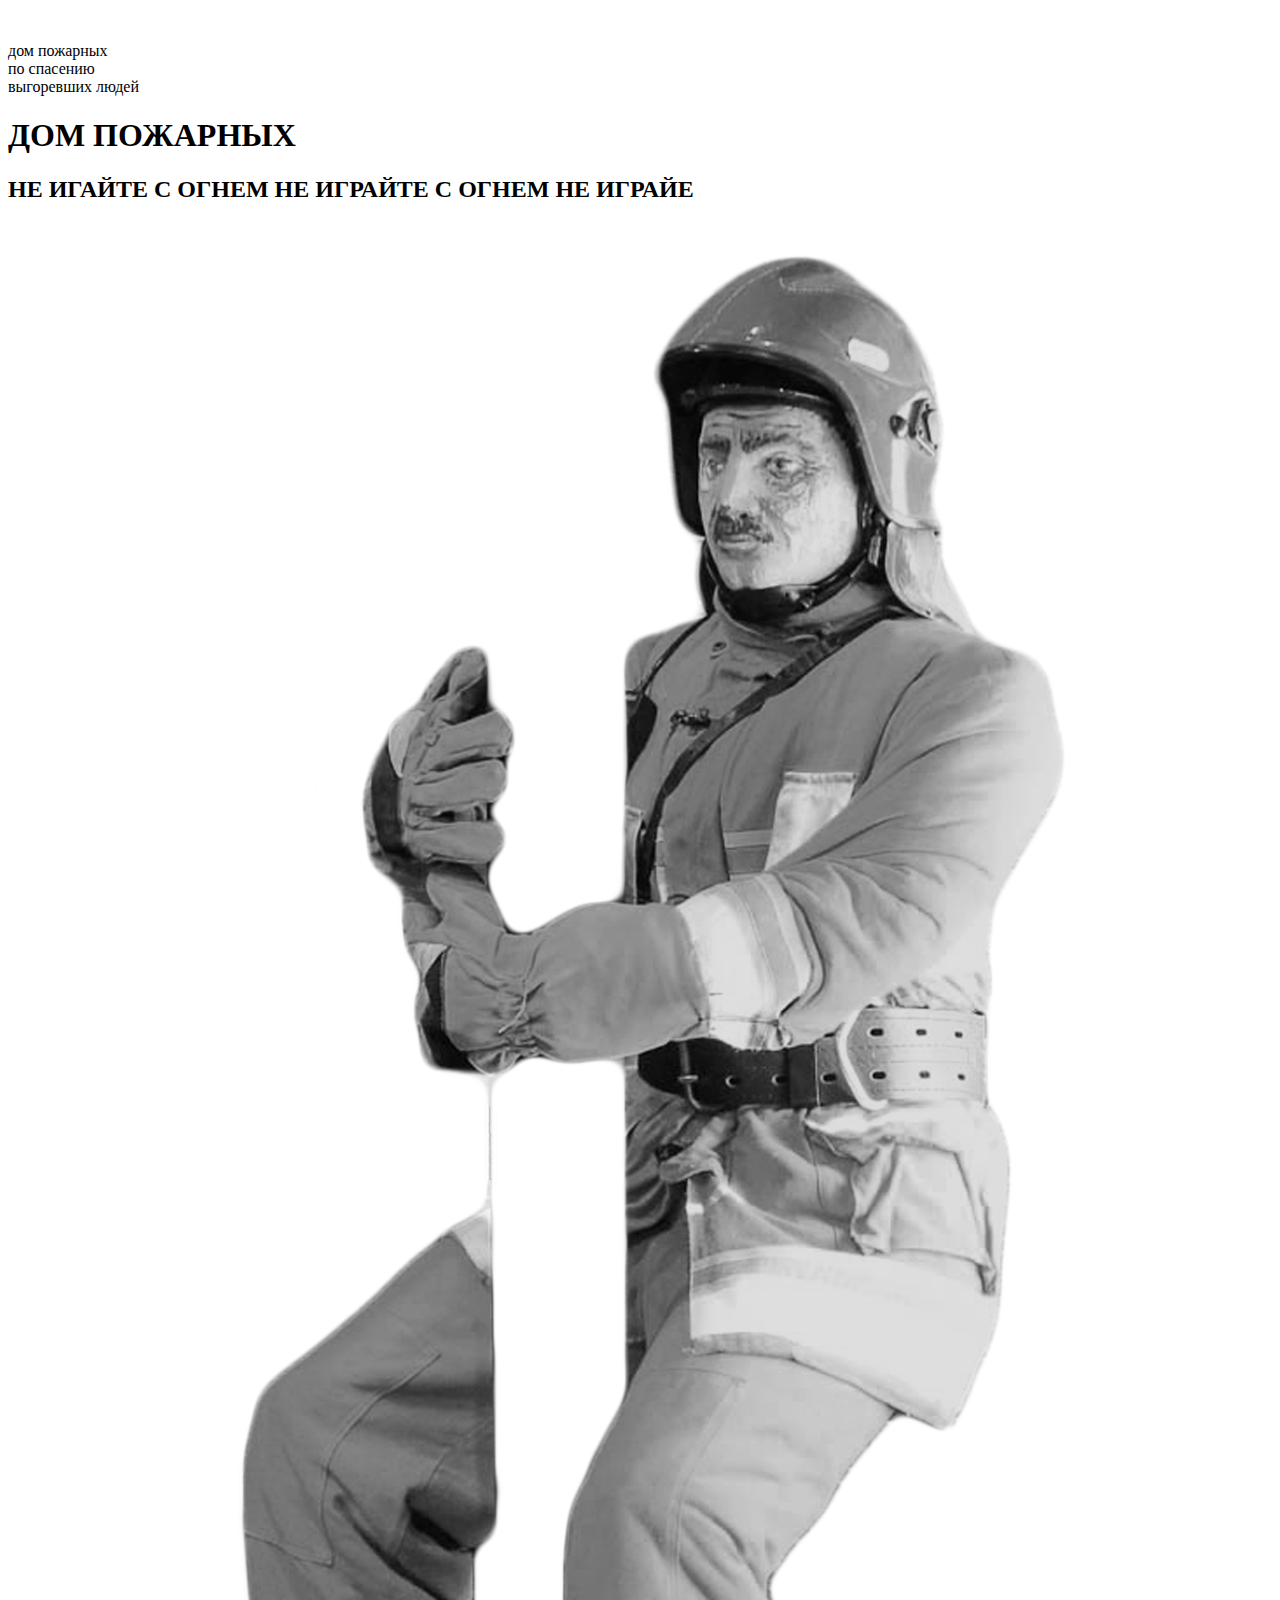
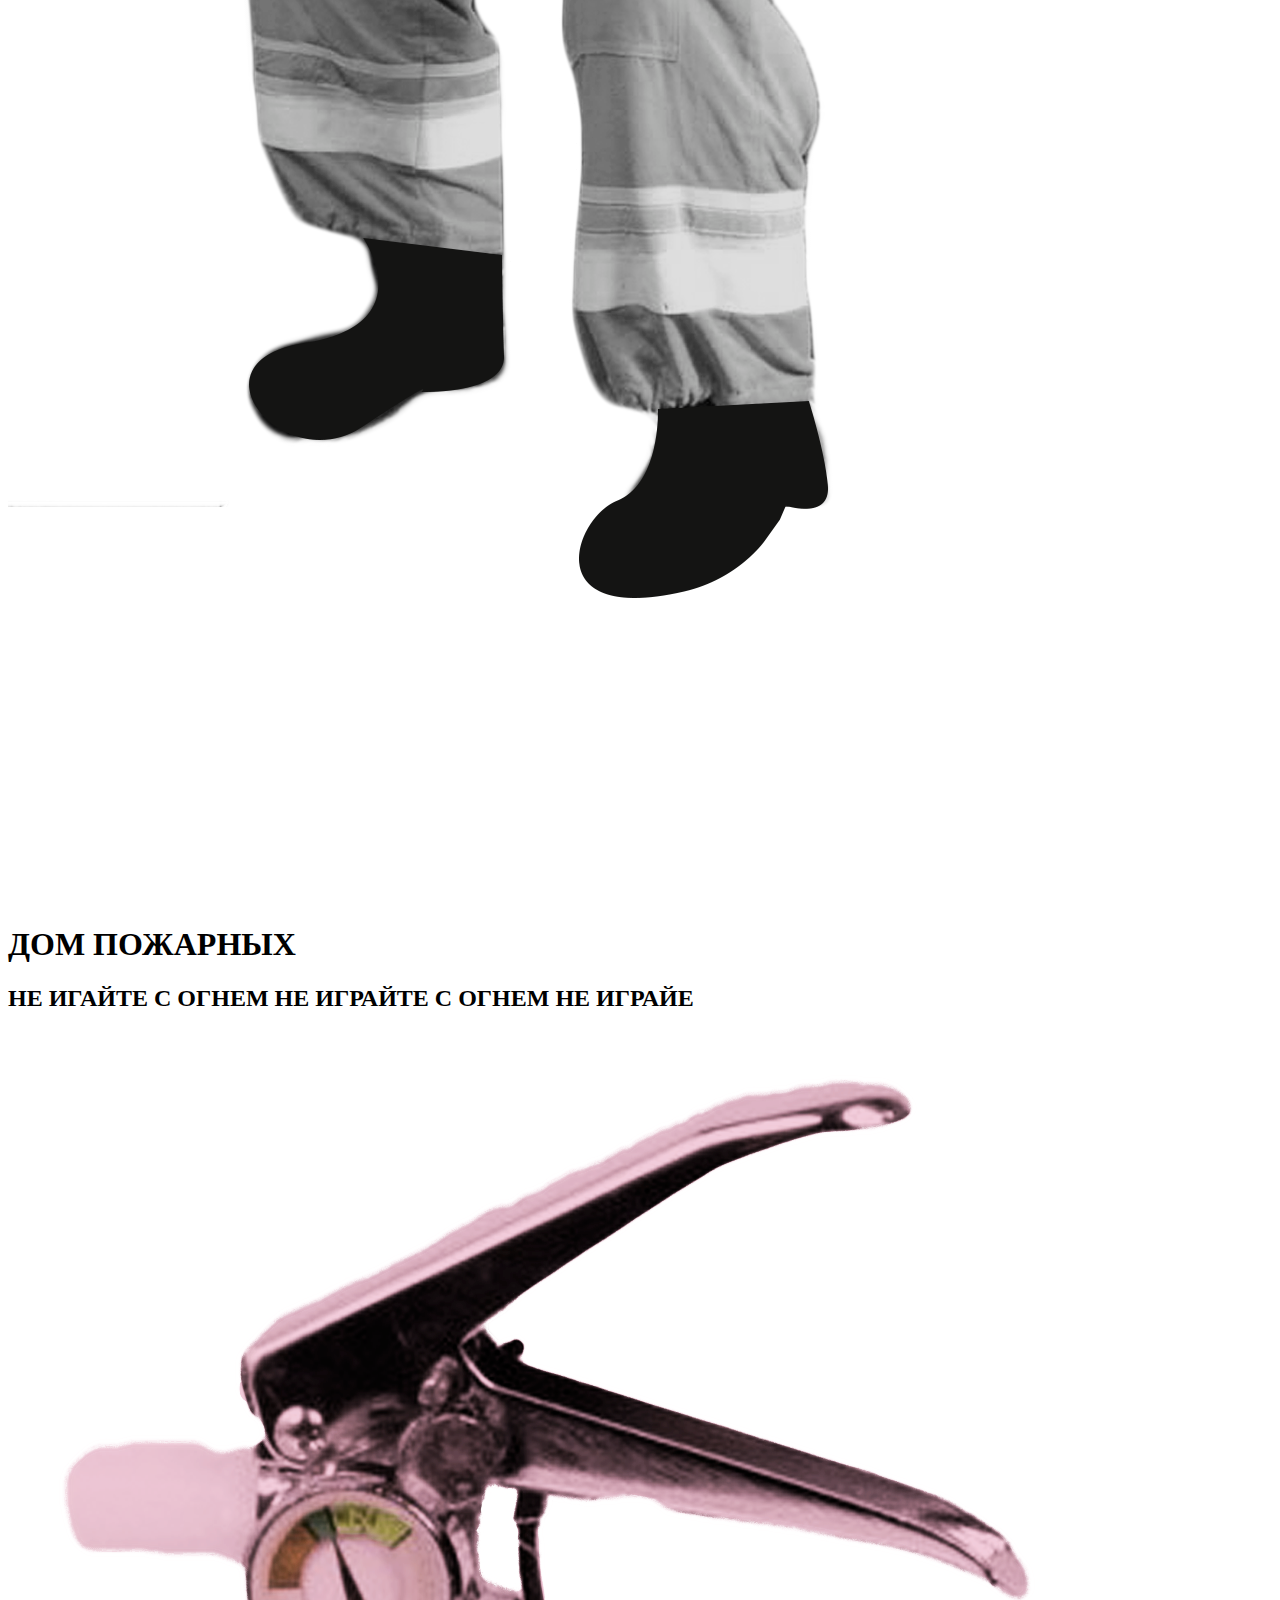
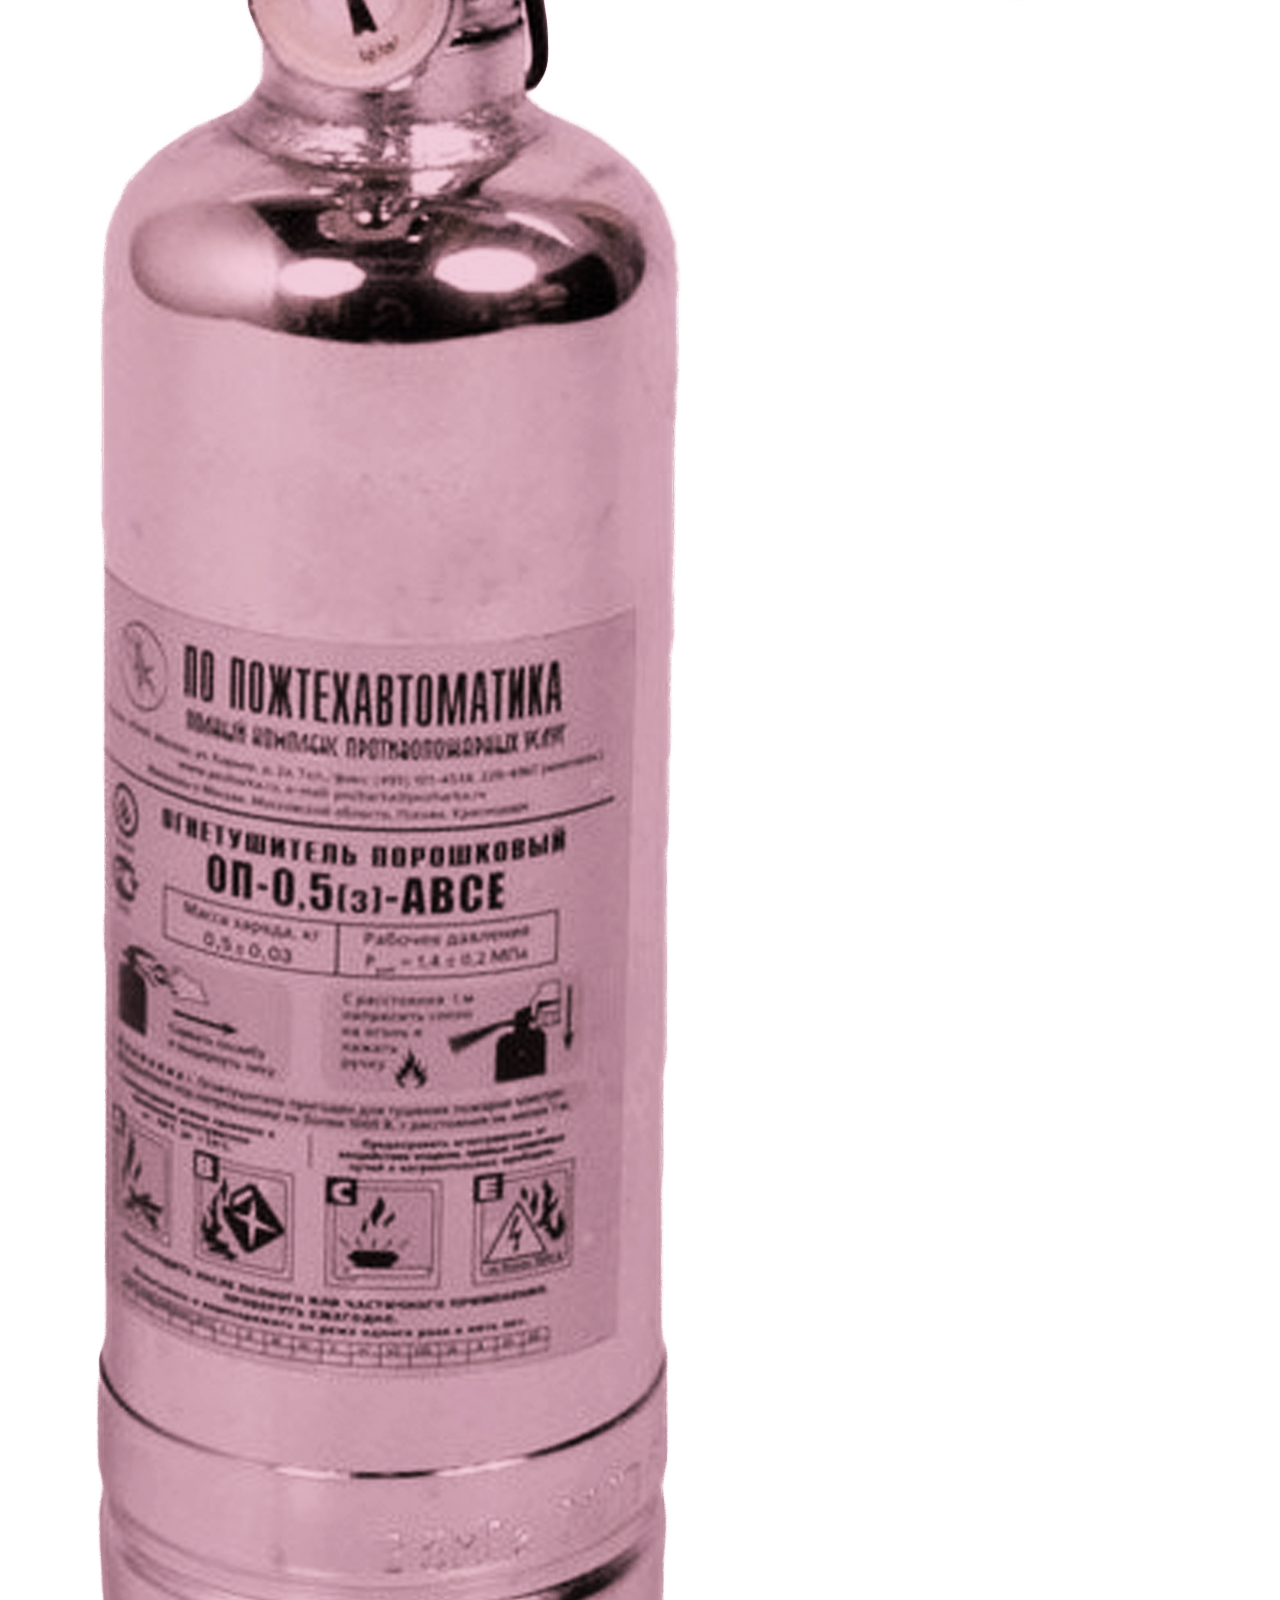
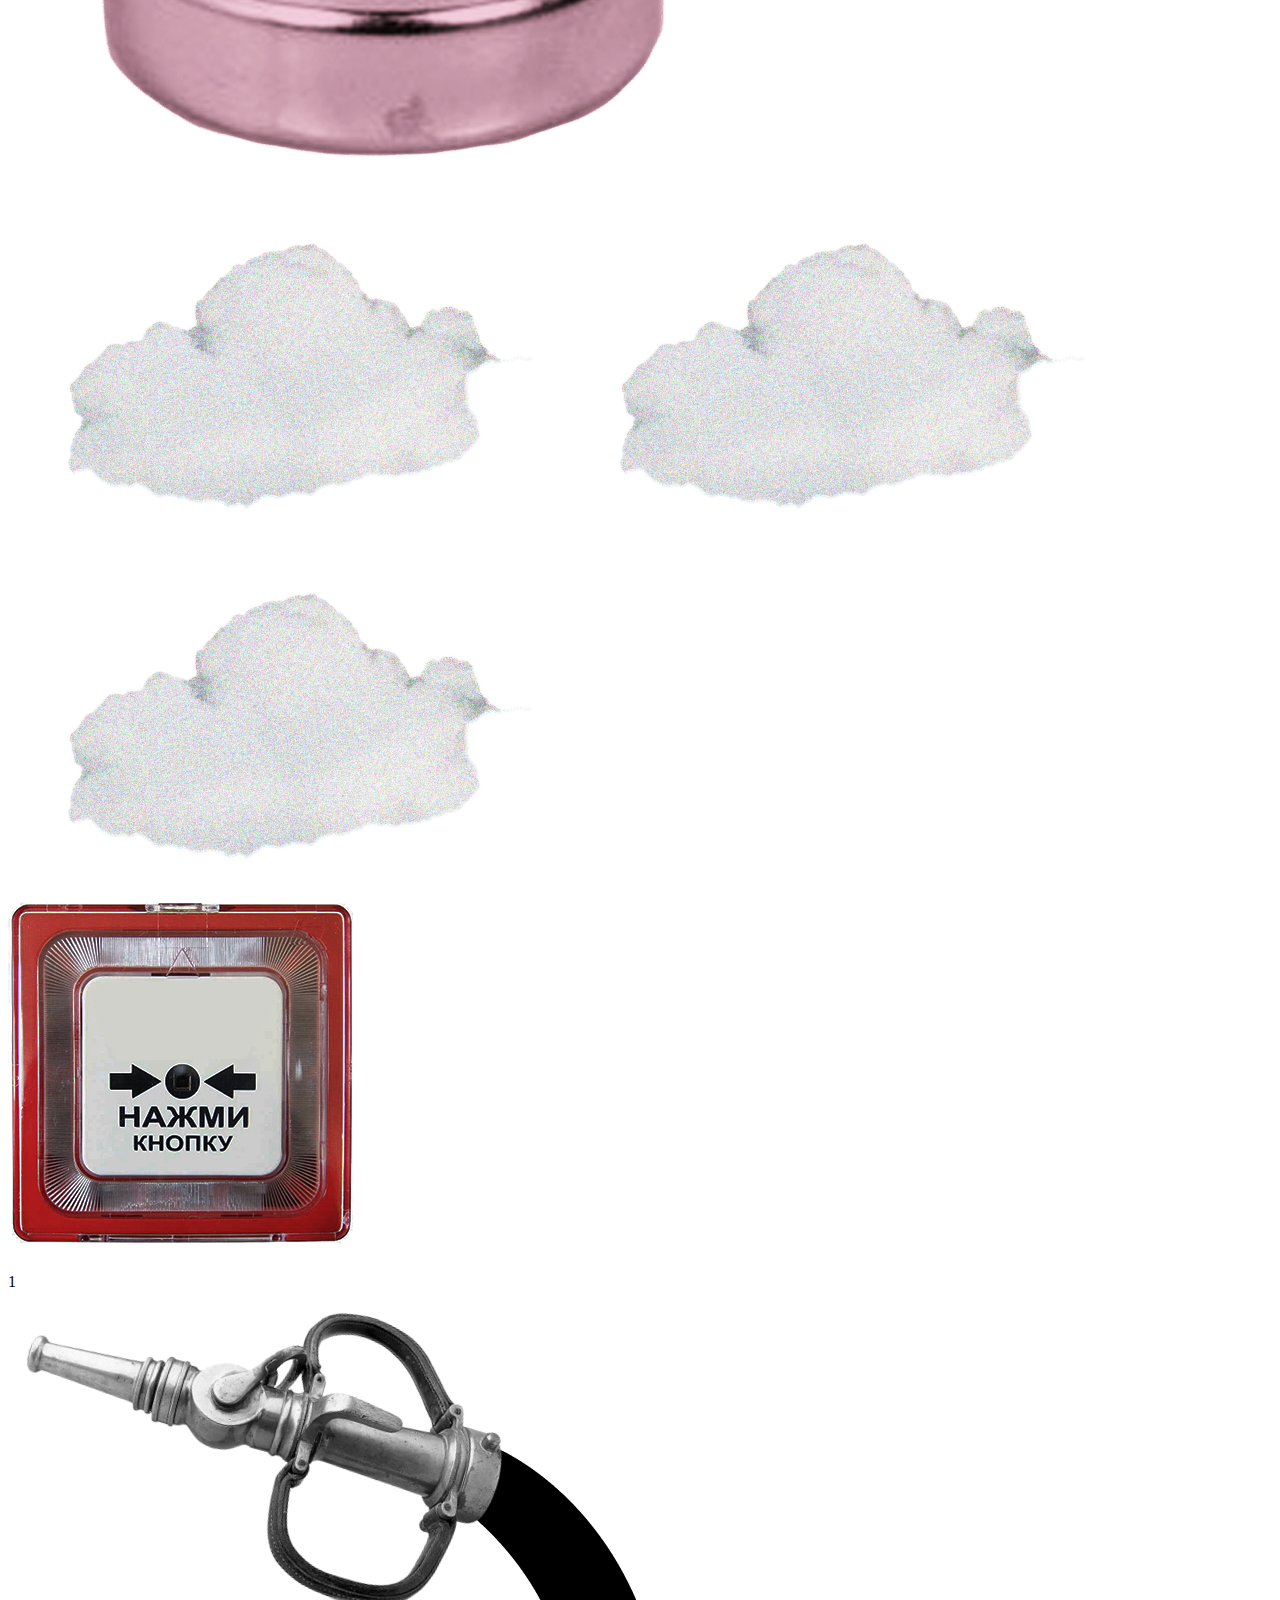
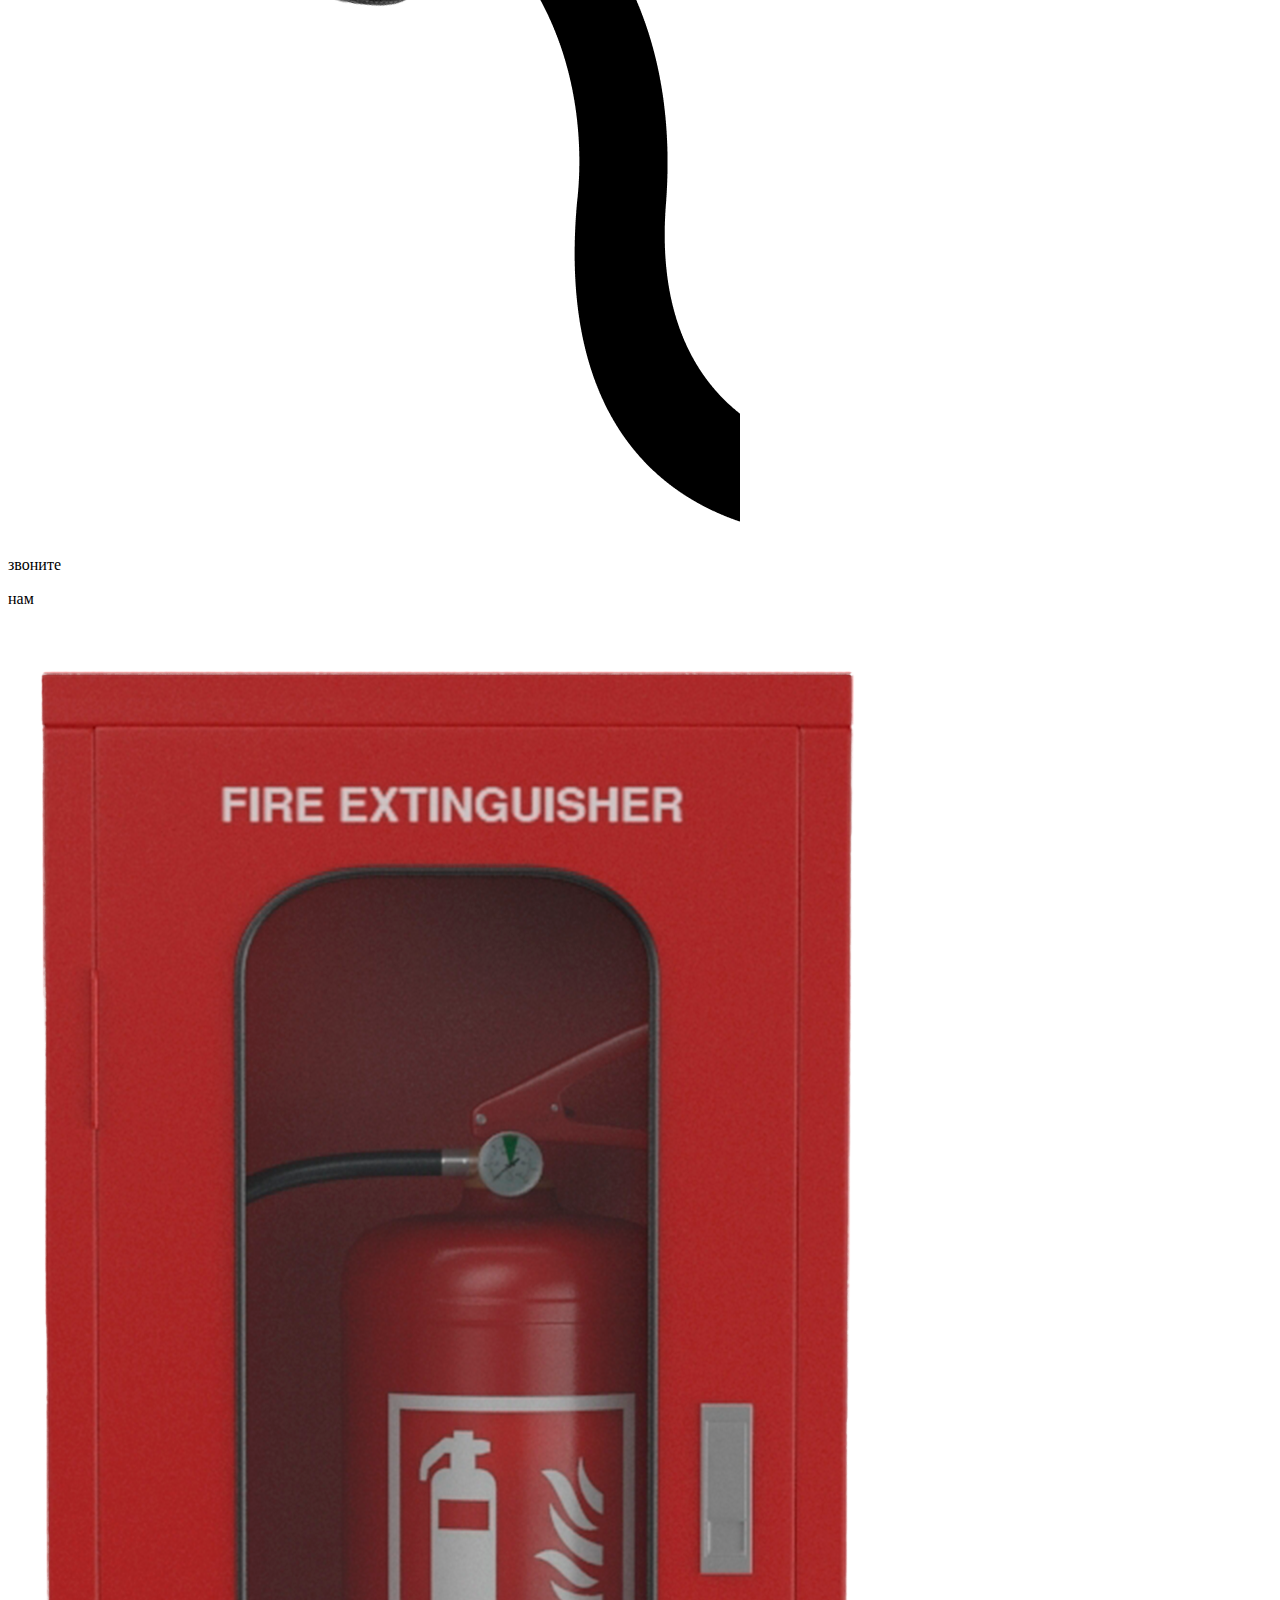
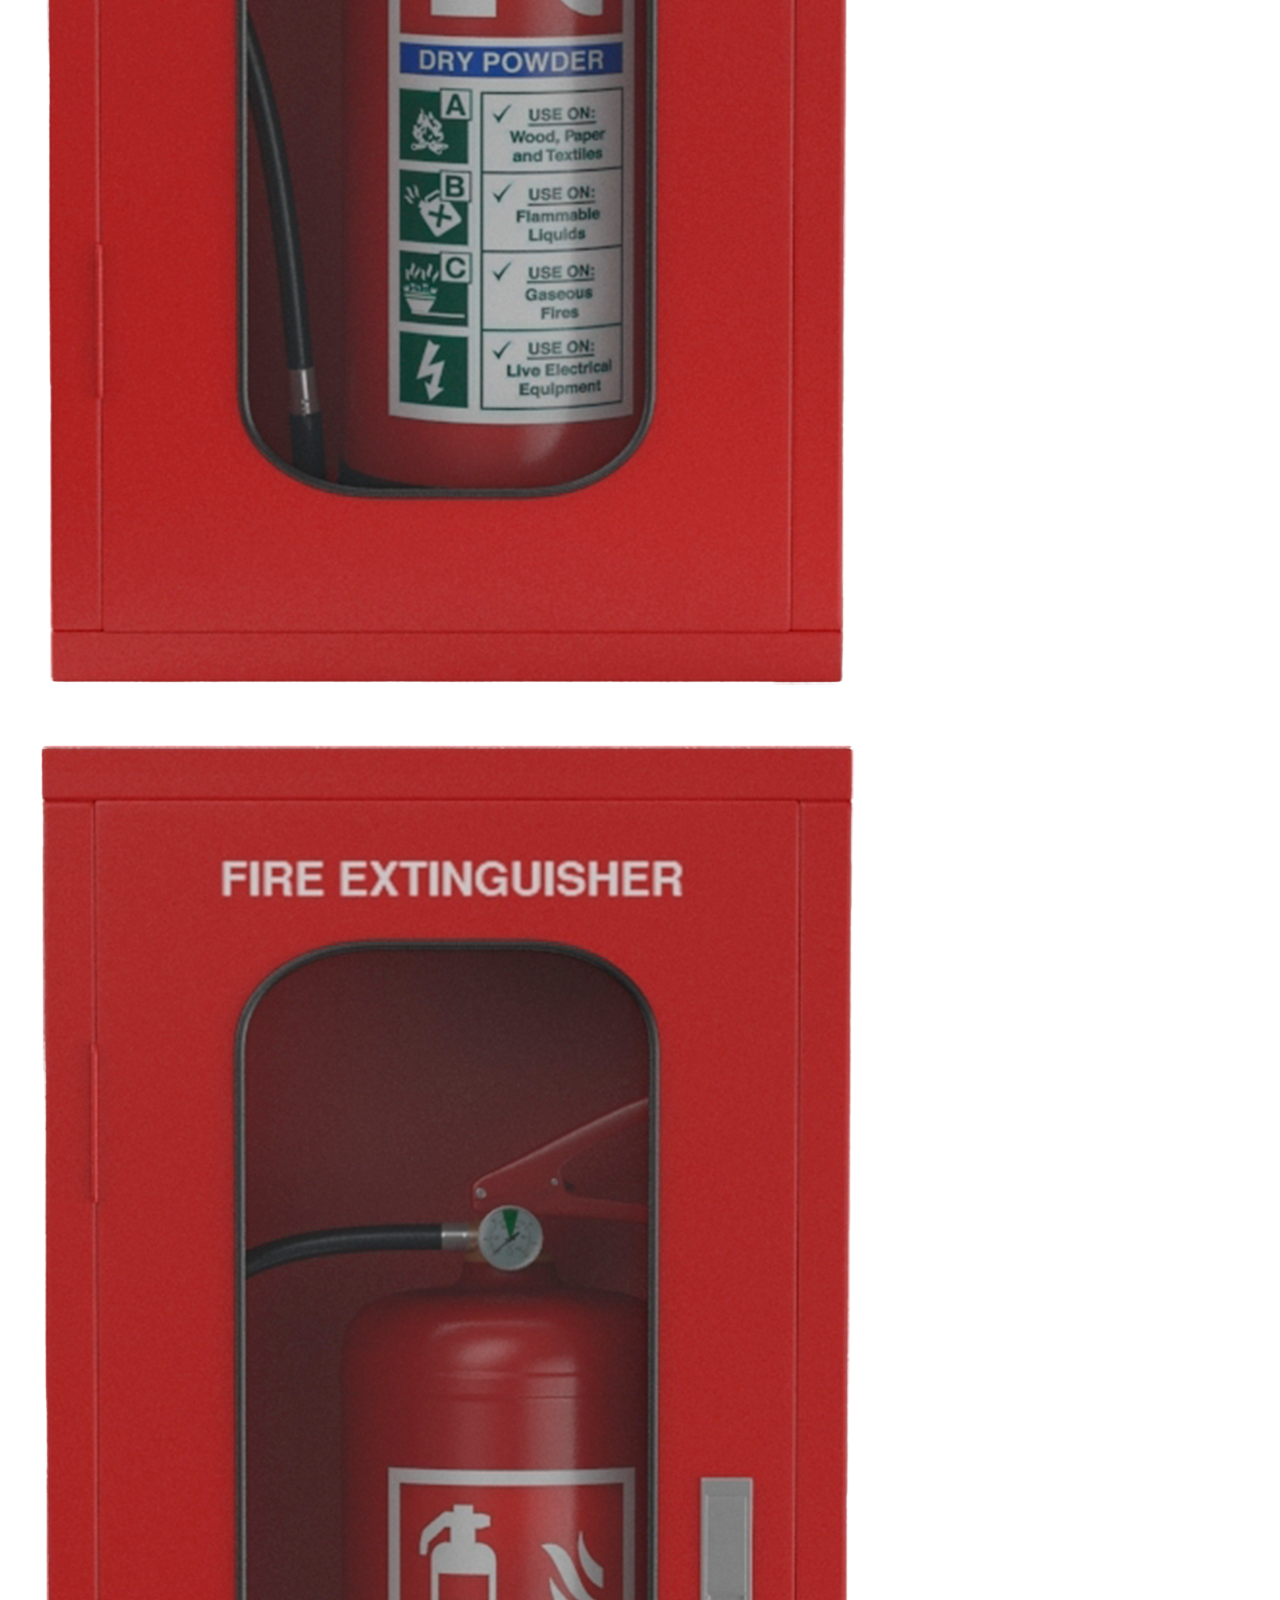
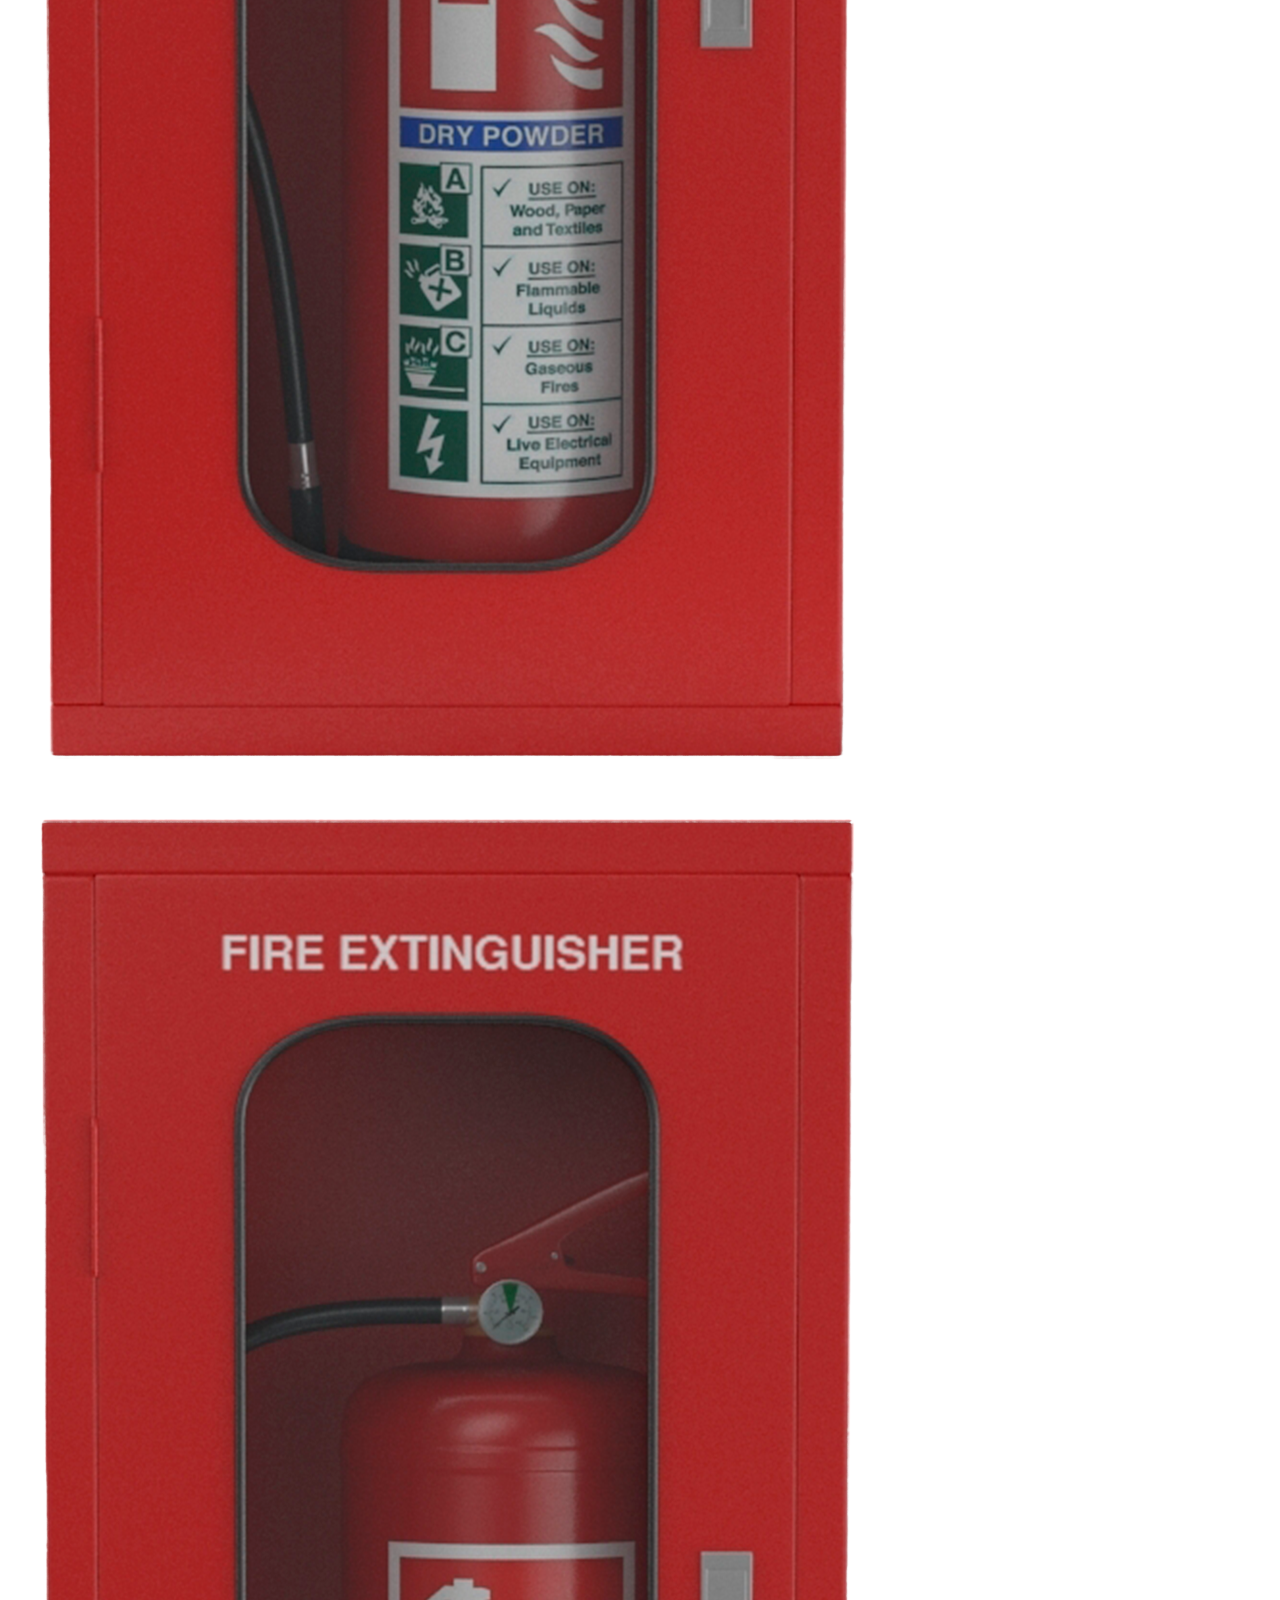
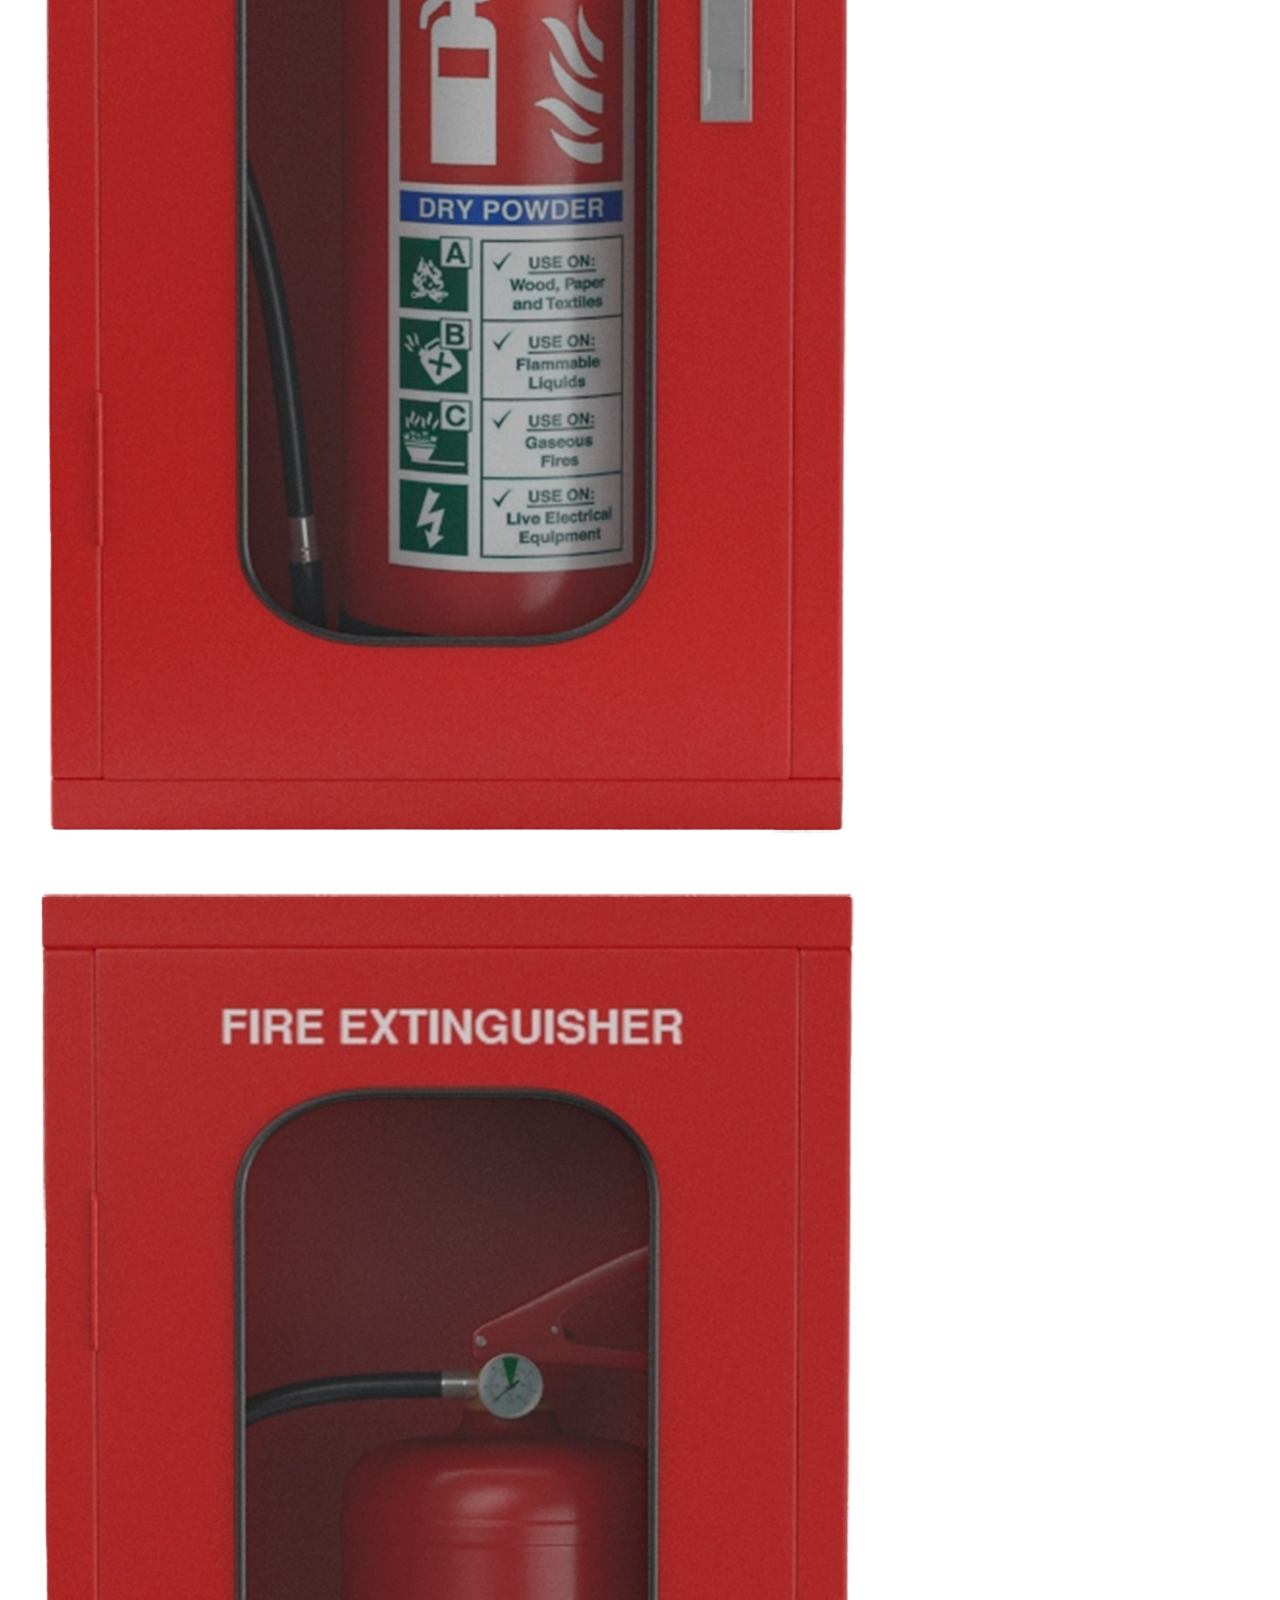
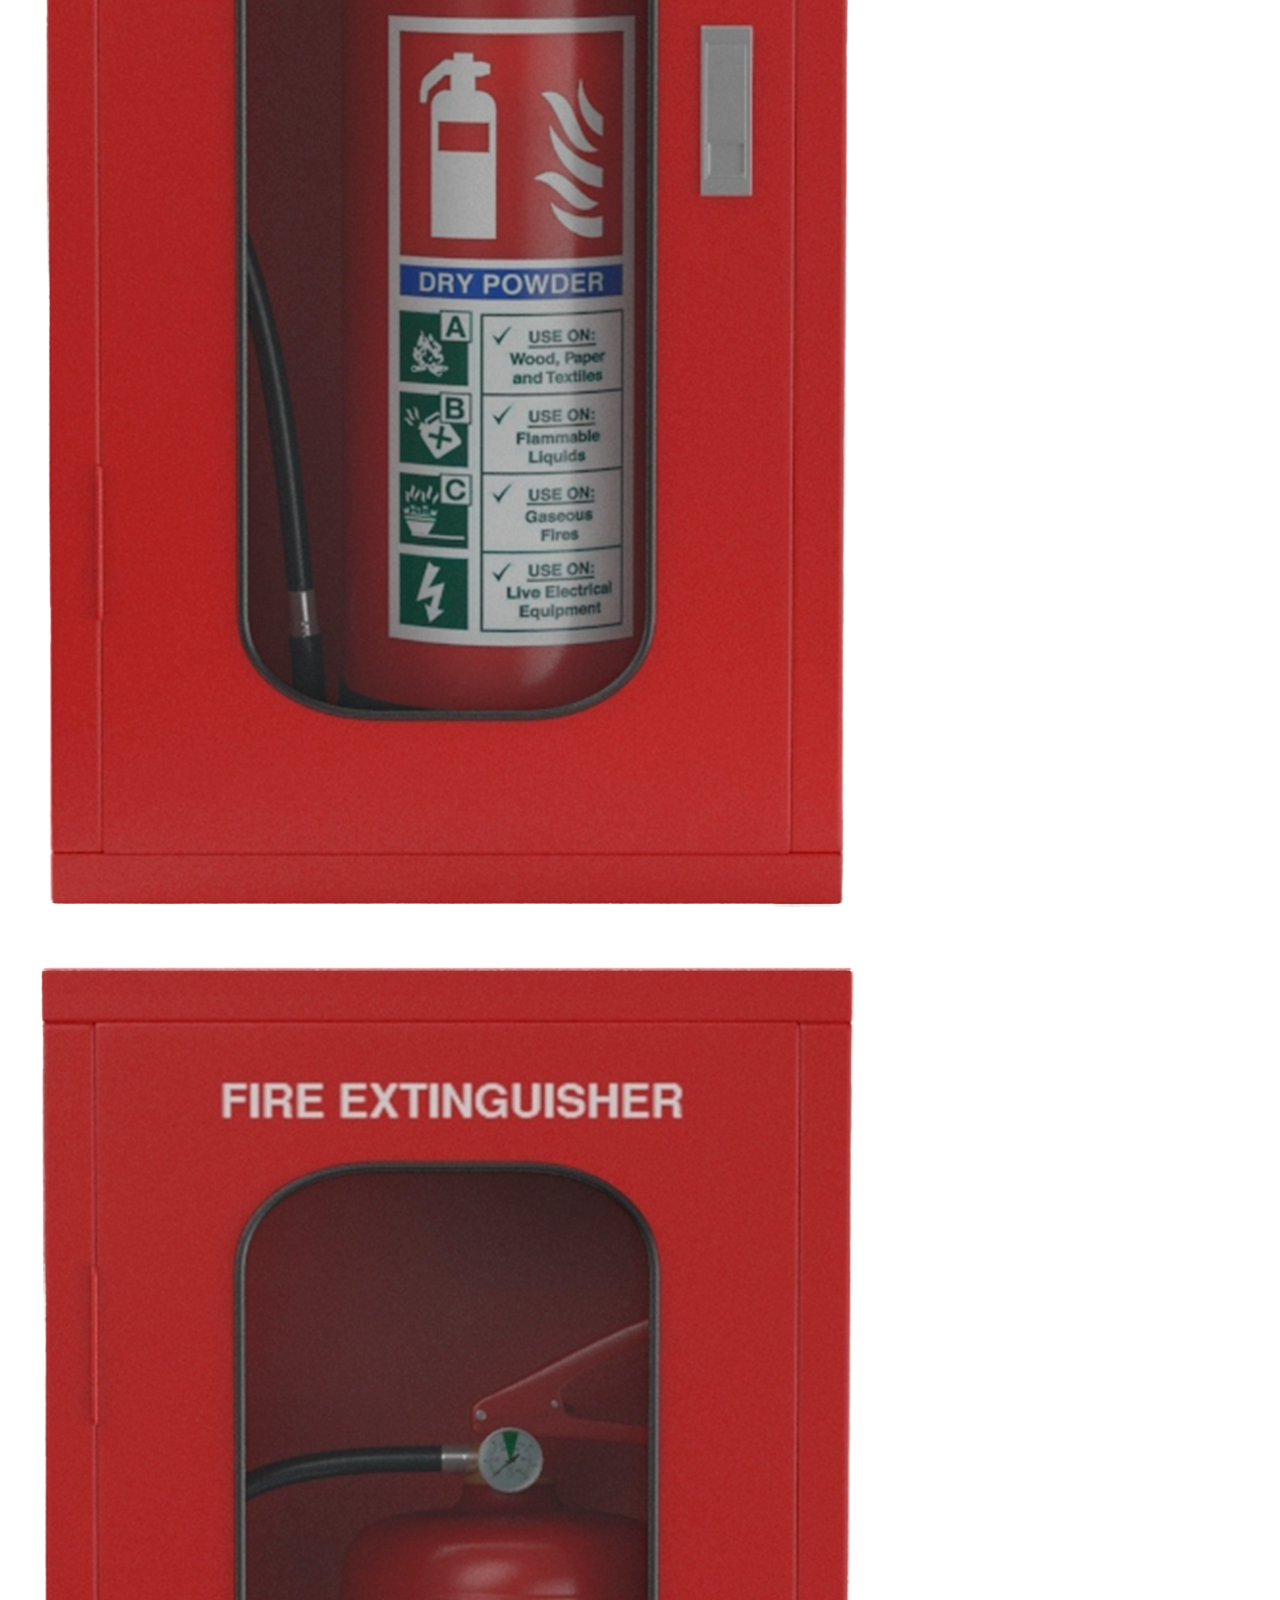
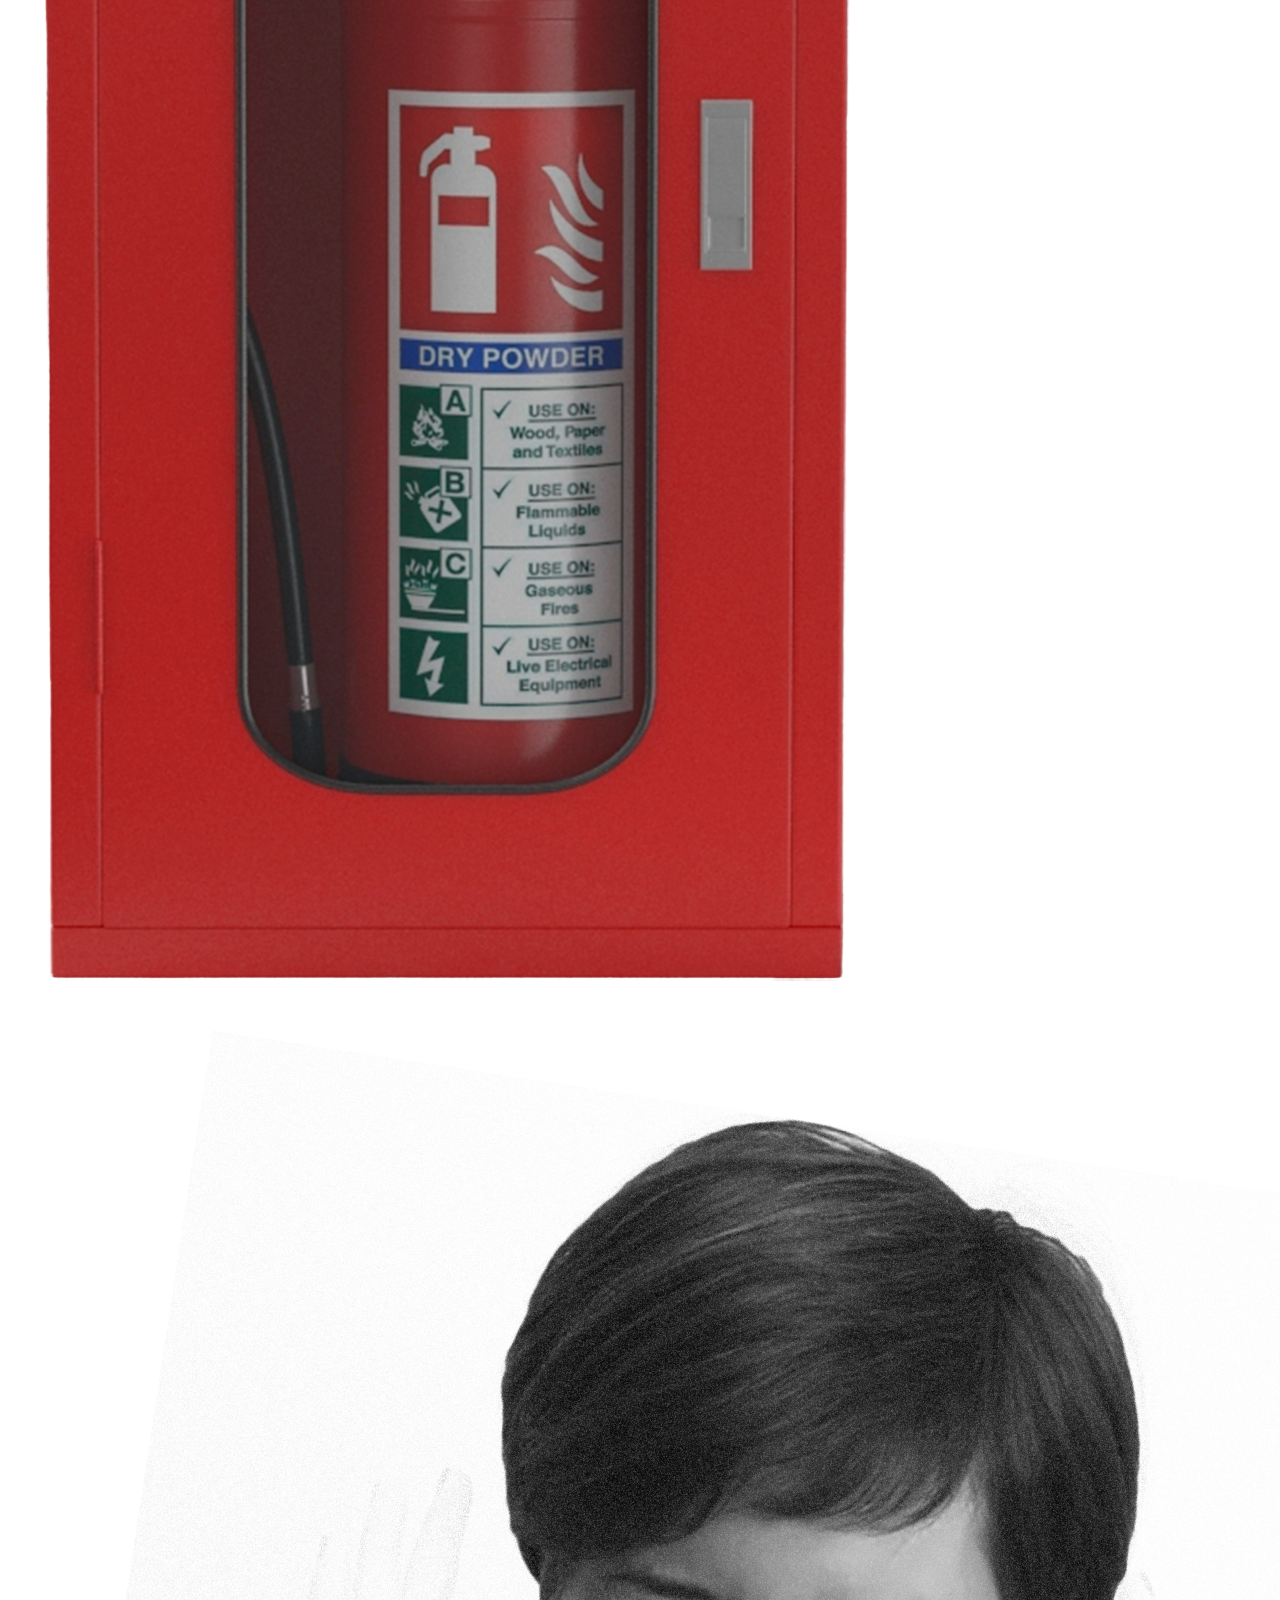
==== index.html @ 0eec14a7 "Create index.html" ====
<!DOCTYPE html>
<html lang="en" dir="ltr">
<head>
  <meta charset="utf-8">
  <title></title>
  <link rel="stylesheet" href="stylesheet/content.css">
</head>
<body>
  <div class="roof">
    <!-- <div class="right">
      <h1 class="right">ДОМ ПОЖАРНЫХ</h1>
      <h2 class="right">НЕ ИГАЙТЕ С ОГНЕМ НЕ ИГРАЙТЕ С ОГНЕМ НЕ ИГРАЙЕ</h2>
    </div>
    <div class="left">
      <h1 class="left">ДОМ ПОЖАРНЫХ</h1>
      <h2 class="left">НЕ ИГАЙТЕ С ОГНЕМ НЕ ИГРАЙТЕ С ОГНЕМ НЕ ИГРАЙЕ</h2> -->
  </div>
  <div class="center">
    <img src="images/bell.svg" alt="">
    <p>дом пожарных<br> по спасению<br> выгоревших людей</p>
  </div>
  </div>
  <div class="pink">
    <div class="left">
      <h1 class="">ДОМ ПОЖАРНЫХ</h1>
      <h2 class="">НЕ ИГАЙТЕ С ОГНЕМ НЕ ИГРАЙТЕ С ОГНЕМ НЕ ИГРАЙЕ</h2>
    </div>
    <div class="section_1">
      <img class="firefighter" src="images/firefighter.png" alt="">
    </div>
    <div class="right">
      <h1 class="">ДОМ ПОЖАРНЫХ</h1>
      <h2 class="">НЕ ИГАЙТЕ С ОГНЕМ НЕ ИГРАЙТЕ С ОГНЕМ НЕ ИГРАЙЕ</h2>
    </div>
  </div>
  <section class="black">
    <img class="fire" src="images/fire.png" alt="">
    <img class="cloud_1" src="images/cloud.png" alt="">
    <img class="cloud_2" src="images/cloud.png" alt="">
    <img class="cloud_3" src="images/cloud.png" alt="">
  </section>
  <section class="white">
    <div class="w01">
      <img class="button1" src="images/button.png" alt="">
      <p class="text_1">1</p>
      <div class="shlang_group">
        <img class="shlang" src="images/shlang.png" alt="">
        <p class="button_text1">звоните</p>
      </div>
      <p class="button_text2">нам</p>
    </div>
  </section>
  <section class="pink2">
    <div class="advices">
      <img class="img_advise1" src="images/advise1.png" alt="">
      <img class="img_advise2" src="images/advise2.png" alt="">
    </div>
    <div class="row2">
      <img src="images/red.png" alt="">
      <img src="images/red.png" alt="">
      <img src="images/red.png" alt="">
      <img  class="red1"  src="images/red.png" alt="">
      <img class="red2" src="images/red.png" alt="">
    </div>
  </section>
  <section class="white2">
    <img class="shlang2" src="images/shlang2.png" alt="">
    <img class="face" src="images/face.png" alt="">
  </section>
  <footer class="footer">
    <p>МАГЕРРАМОВА АЙСЕЛЬ</p>
    <img src="images/hse.png" alt="">
  </footer>
  <script type="text/javascript" src="scripts/script.js"></script>
</body>

</html>
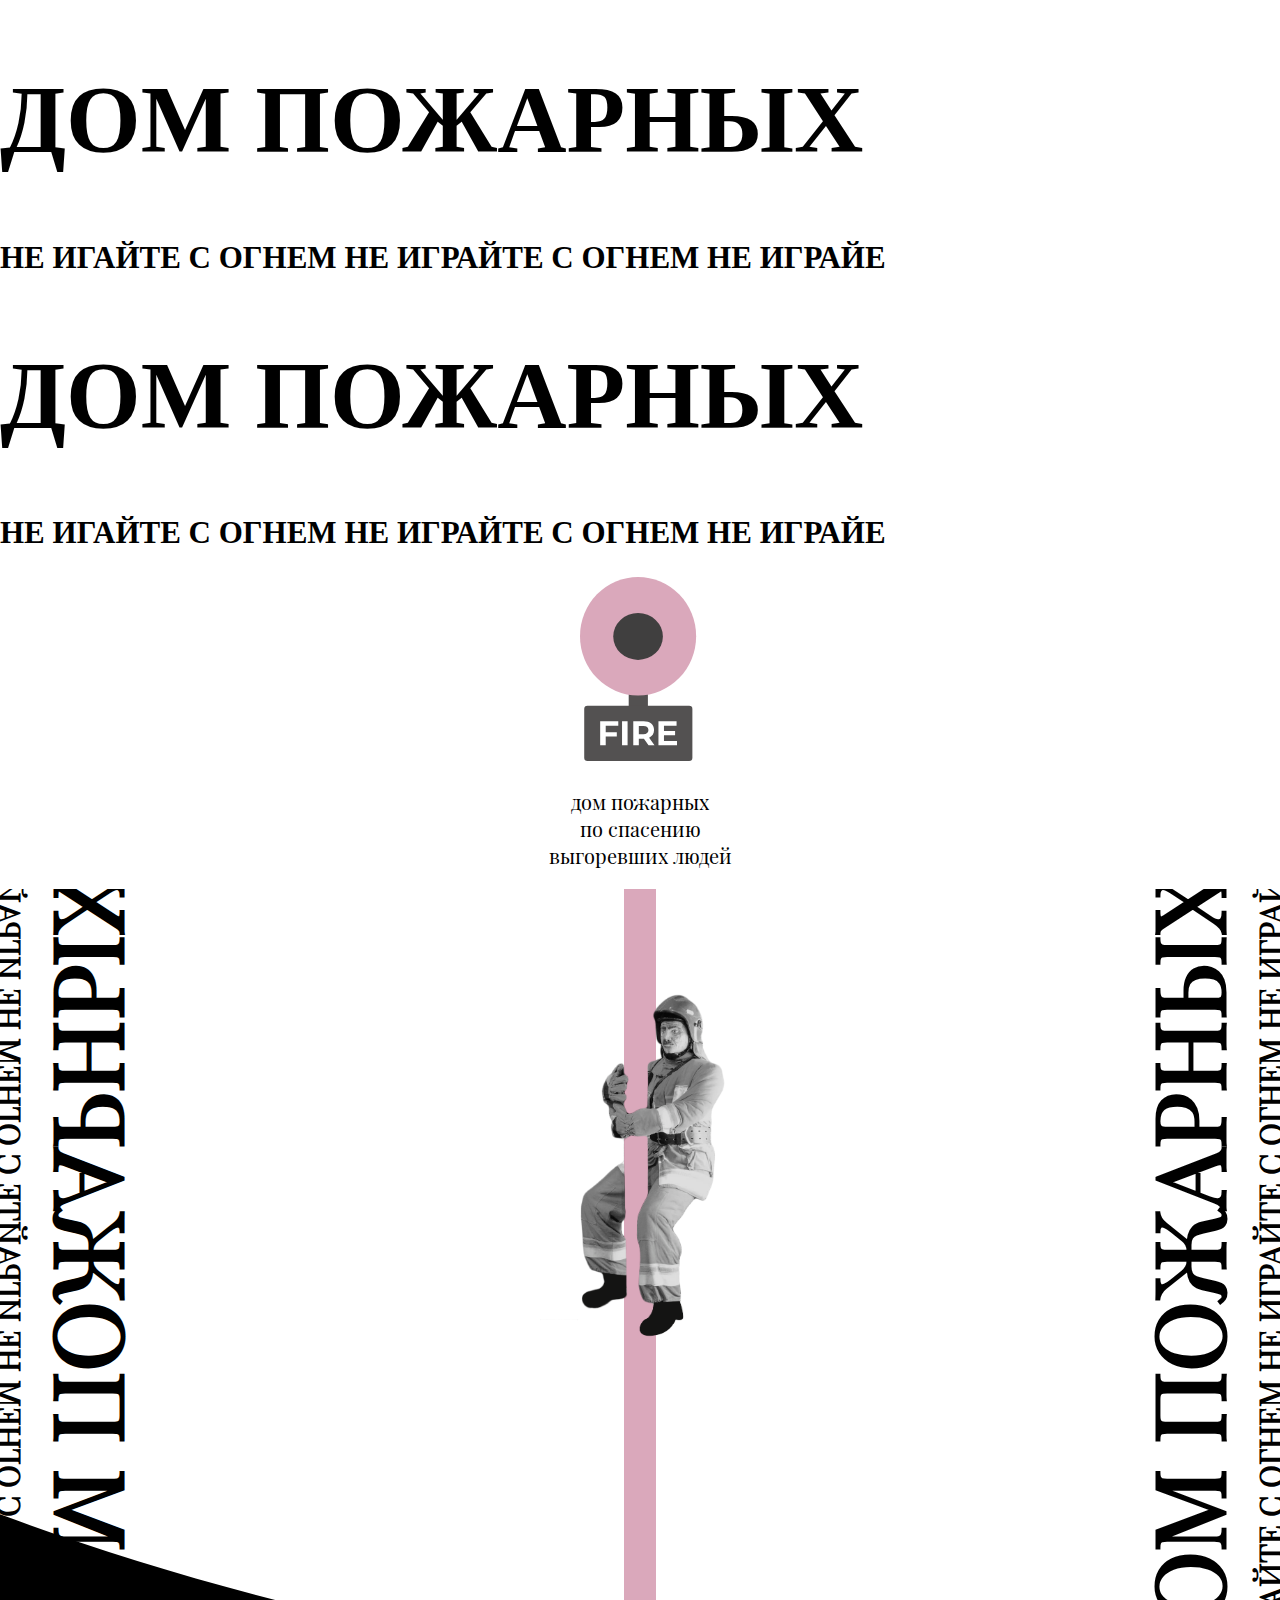
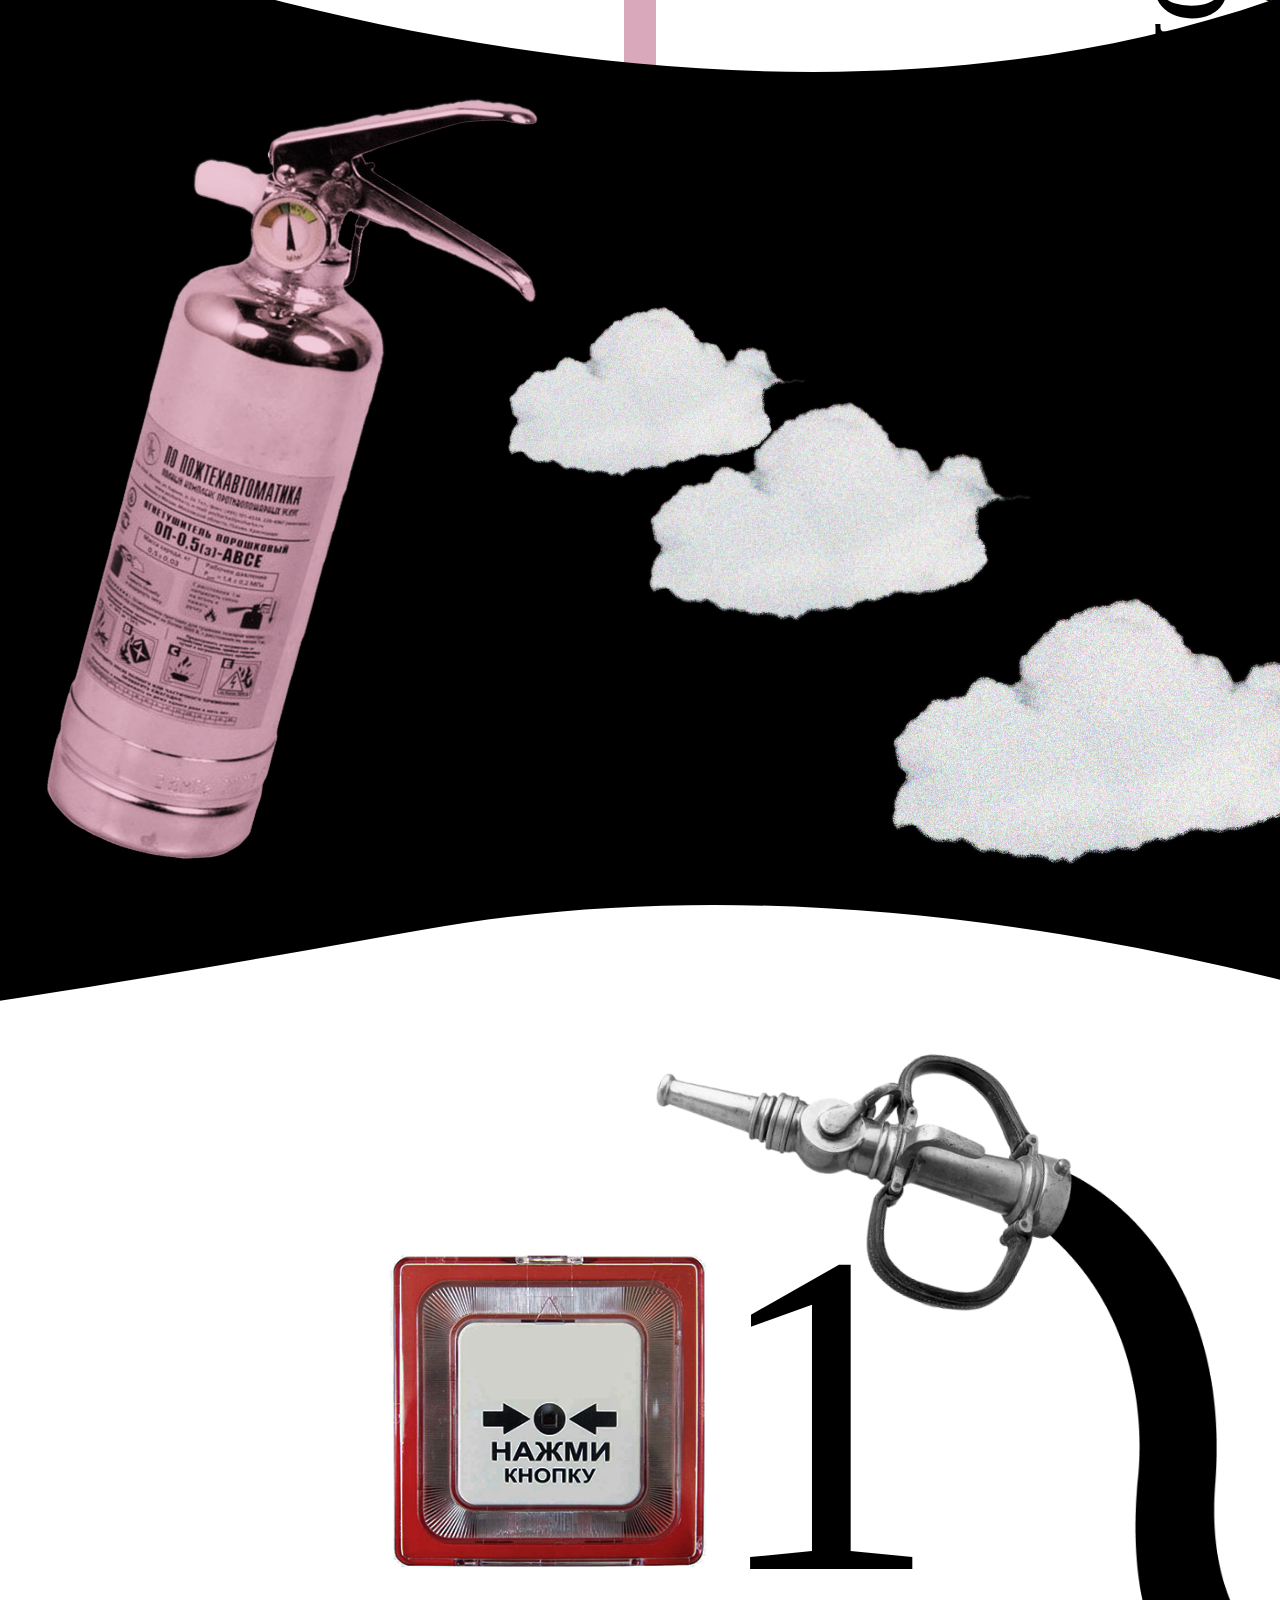
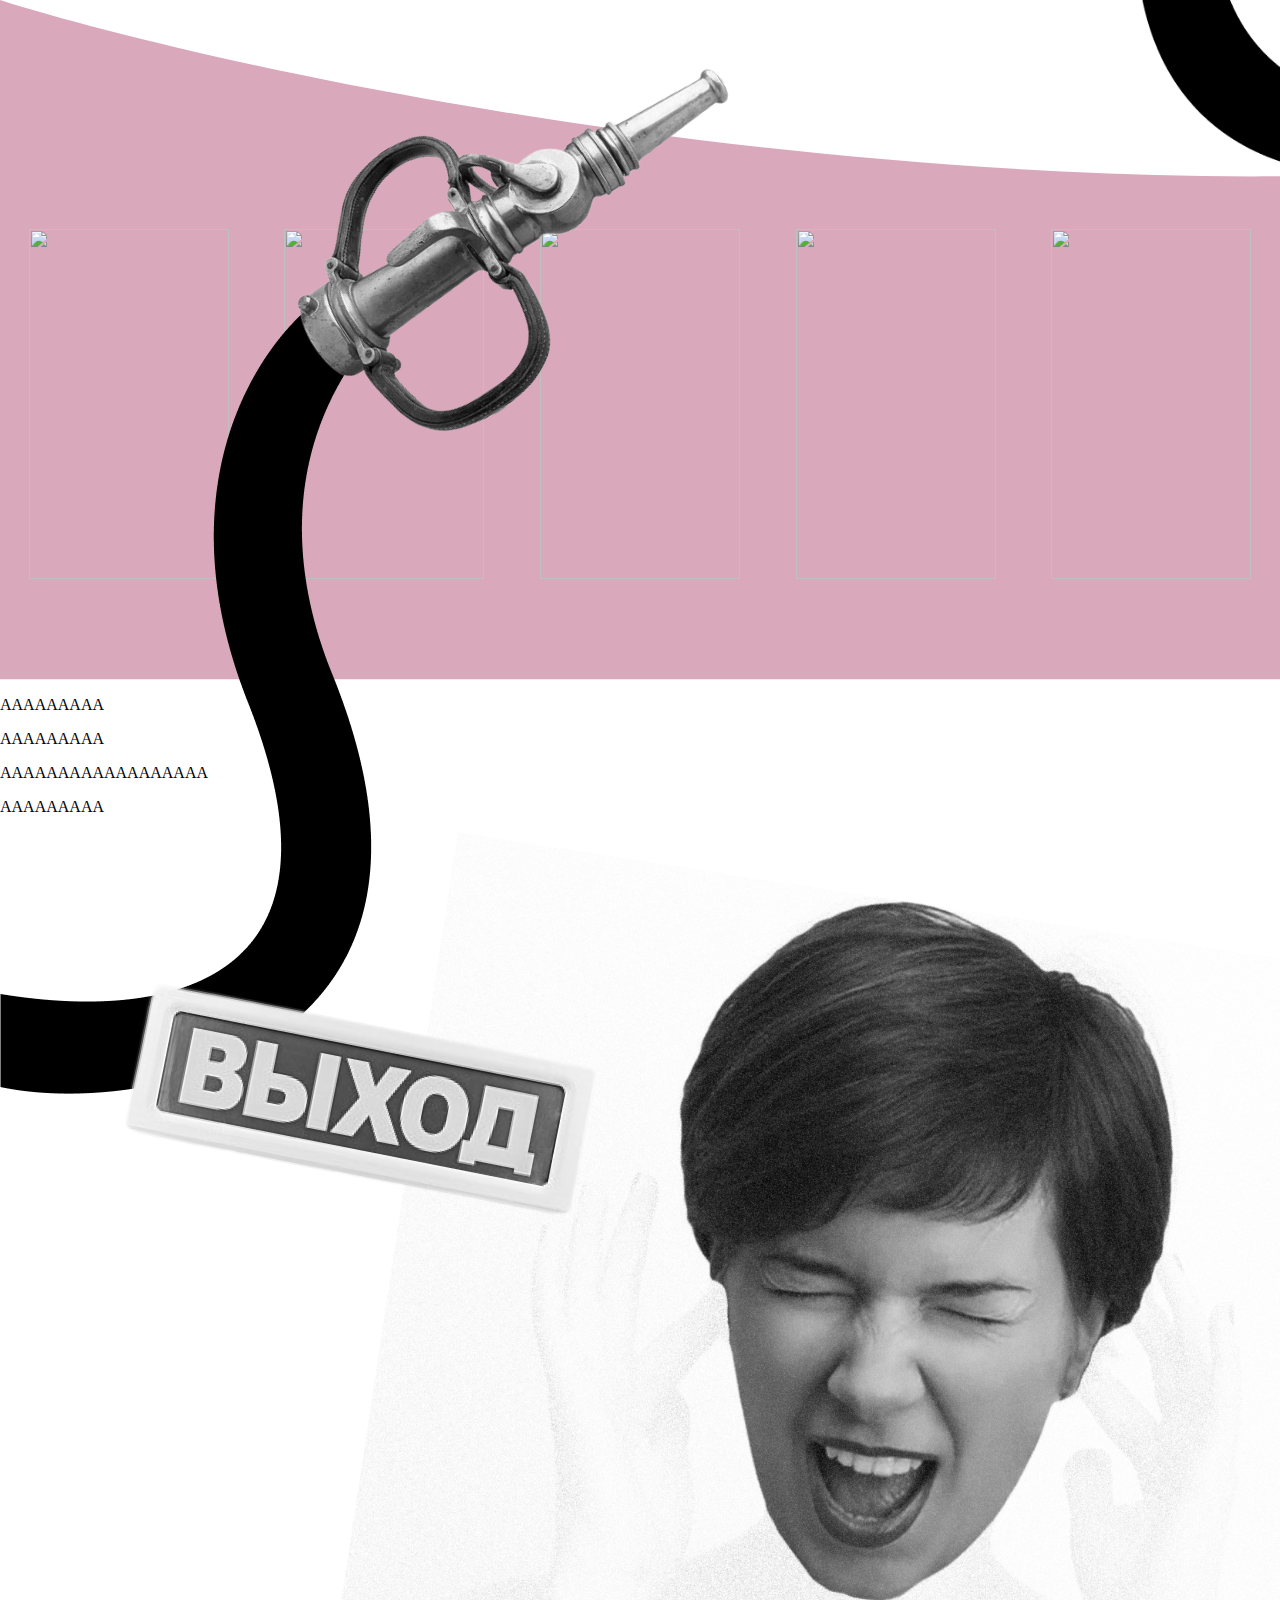
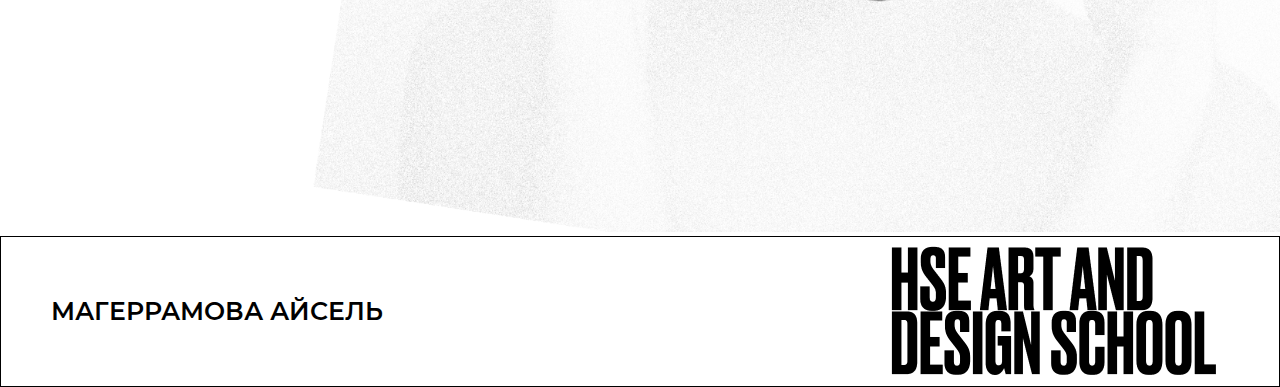
==== commit 90ec2aec: "Update index.html" ====
--- a/index.html
+++ b/index.html
@@ -1,24 +1,31 @@
 <!DOCTYPE html>
 <html lang="en" dir="ltr">
+
 <head>
   <meta charset="utf-8">
+  <meta name="viewport" content="width=device-width, initial-scale=1">
+
   <title></title>
   <link rel="stylesheet" href="stylesheet/content.css">
 </head>
+
 <body>
   <div class="roof">
-    <!-- <div class="right">
-      <h1 class="right">ДОМ ПОЖАРНЫХ</h1>
-      <h2 class="right">НЕ ИГАЙТЕ С ОГНЕМ НЕ ИГРАЙТЕ С ОГНЕМ НЕ ИГРАЙЕ</h2>
+    <div class="right1">
+      <h1 class="">ДОМ ПОЖАРНЫХ</h1>
+      <h2 class="">НЕ ИГАЙТЕ С ОГНЕМ НЕ ИГРАЙТЕ С ОГНЕМ НЕ ИГРАЙЕ</h2>
     </div>
-    <div class="left">
-      <h1 class="left">ДОМ ПОЖАРНЫХ</h1>
-      <h2 class="left">НЕ ИГАЙТЕ С ОГНЕМ НЕ ИГРАЙТЕ С ОГНЕМ НЕ ИГРАЙЕ</h2> -->
-  </div>
-  <div class="center">
-    <img src="images/bell.svg" alt="">
-    <p>дом пожарных<br> по спасению<br> выгоревших людей</p>
-  </div>
+    <div class="left1">
+      <h1 class="">ДОМ ПОЖАРНЫХ</h1>
+      <h2 class="">НЕ ИГАЙТЕ С ОГНЕМ НЕ ИГРАЙТЕ С ОГНЕМ НЕ ИГРАЙЕ</h2>
+    </div>
+    <div class="center">
+      <div class="signalization">
+        <img class="bell" src="images/bell.svg" alt="">
+        <img class="shnurok" src="images/shnurok.svg" alt="">
+      </div>
+      <p>дом пожарных<br> по спасению<br> выгоревших людей</p>
+    </div>
   </div>
   <div class="pink">
     <div class="left">
@@ -35,9 +42,13 @@
   </div>
   <section class="black">
     <img class="fire" src="images/fire.png" alt="">
-    <img class="cloud_1" src="images/cloud.png" alt="">
-    <img class="cloud_2" src="images/cloud.png" alt="">
-    <img class="cloud_3" src="images/cloud.png" alt="">
+    <img class="cloud_1 png" src="images/cloud.png" alt="">
+    <img class="cloud_2 png" src="images/cloud.png" alt="">
+    <img class="cloud_3 png" src="images/cloud.png" alt="">
+
+    <img class="cloud_1 svg" src="images/cloud_1.svg" alt="">
+    <img class="cloud_2 svg" src="images/cloud_1.svg" alt="">
+    <img class="cloud_3 svg" src="images/cloud_1.svg" alt="">
   </section>
   <section class="white">
     <div class="w01">
@@ -47,30 +58,43 @@
         <img class="shlang" src="images/shlang.png" alt="">
         <p class="button_text1">звоните</p>
       </div>
-      <p class="button_text2">нам</p>
+
     </div>
   </section>
   <section class="pink2">
     <div class="advices">
-      <img class="img_advise1" src="images/advise1.png" alt="">
-      <img class="img_advise2" src="images/advise2.png" alt="">
+      <img class="img_advise" src="images/advise2.png" alt="">
     </div>
     <div class="row2">
-      <img src="images/red.png" alt="">
-      <img src="images/red.png" alt="">
-      <img src="images/red.png" alt="">
-      <img  class="red1"  src="images/red.png" alt="">
-      <img class="red2" src="images/red.png" alt="">
+      <img src="images/red.jpg" alt="">
+      <img src="images/red.jpg" alt="">
+      <img src="images/red.jpg" alt="">
+      <img src="images/red.jpg" alt="">
+      <img src="images/red.jpg" alt="">
     </div>
   </section>
   <section class="white2">
-    <img class="shlang2" src="images/shlang2.png" alt="">
-    <img class="face" src="images/face.png" alt="">
+    <div class="shlang_group2">
+      <img class="shlang2" src="images/shlang2.png" alt="">
+      <p class="button_text2">нам</p>
+    </div>
+
+    <div class="letters">
+      <p class="a1">ААААААААА</p>
+      <p class="a2">ААААААААА</p>
+      <p class="a3">АААААААААААААААААА</p>
+      <p class="a4">ААААААААА</p>
+      <img class="face" src="images/face.png" alt="">
+    </div>
+
   </section>
   <footer class="footer">
     <p>МАГЕРРАМОВА АЙСЕЛЬ</p>
     <img src="images/hse.png" alt="">
   </footer>
+
+  <div class="overlay"></div>
+
   <script type="text/javascript" src="scripts/script.js"></script>
 </body>
 
--- a/stylesheet/content.css
+++ b/stylesheet/content.css
@@ -0,0 +1,10 @@
+@import "style.css";
+
+@font-face {
+  font-family: montserrat;
+  src: url("../fonts/montserrat.ttf") format("OpenType");
+}
+@font-face {
+  font-family: playfair;
+  src: url("../fonts/playfair.ttf") format("OpenType");
+}
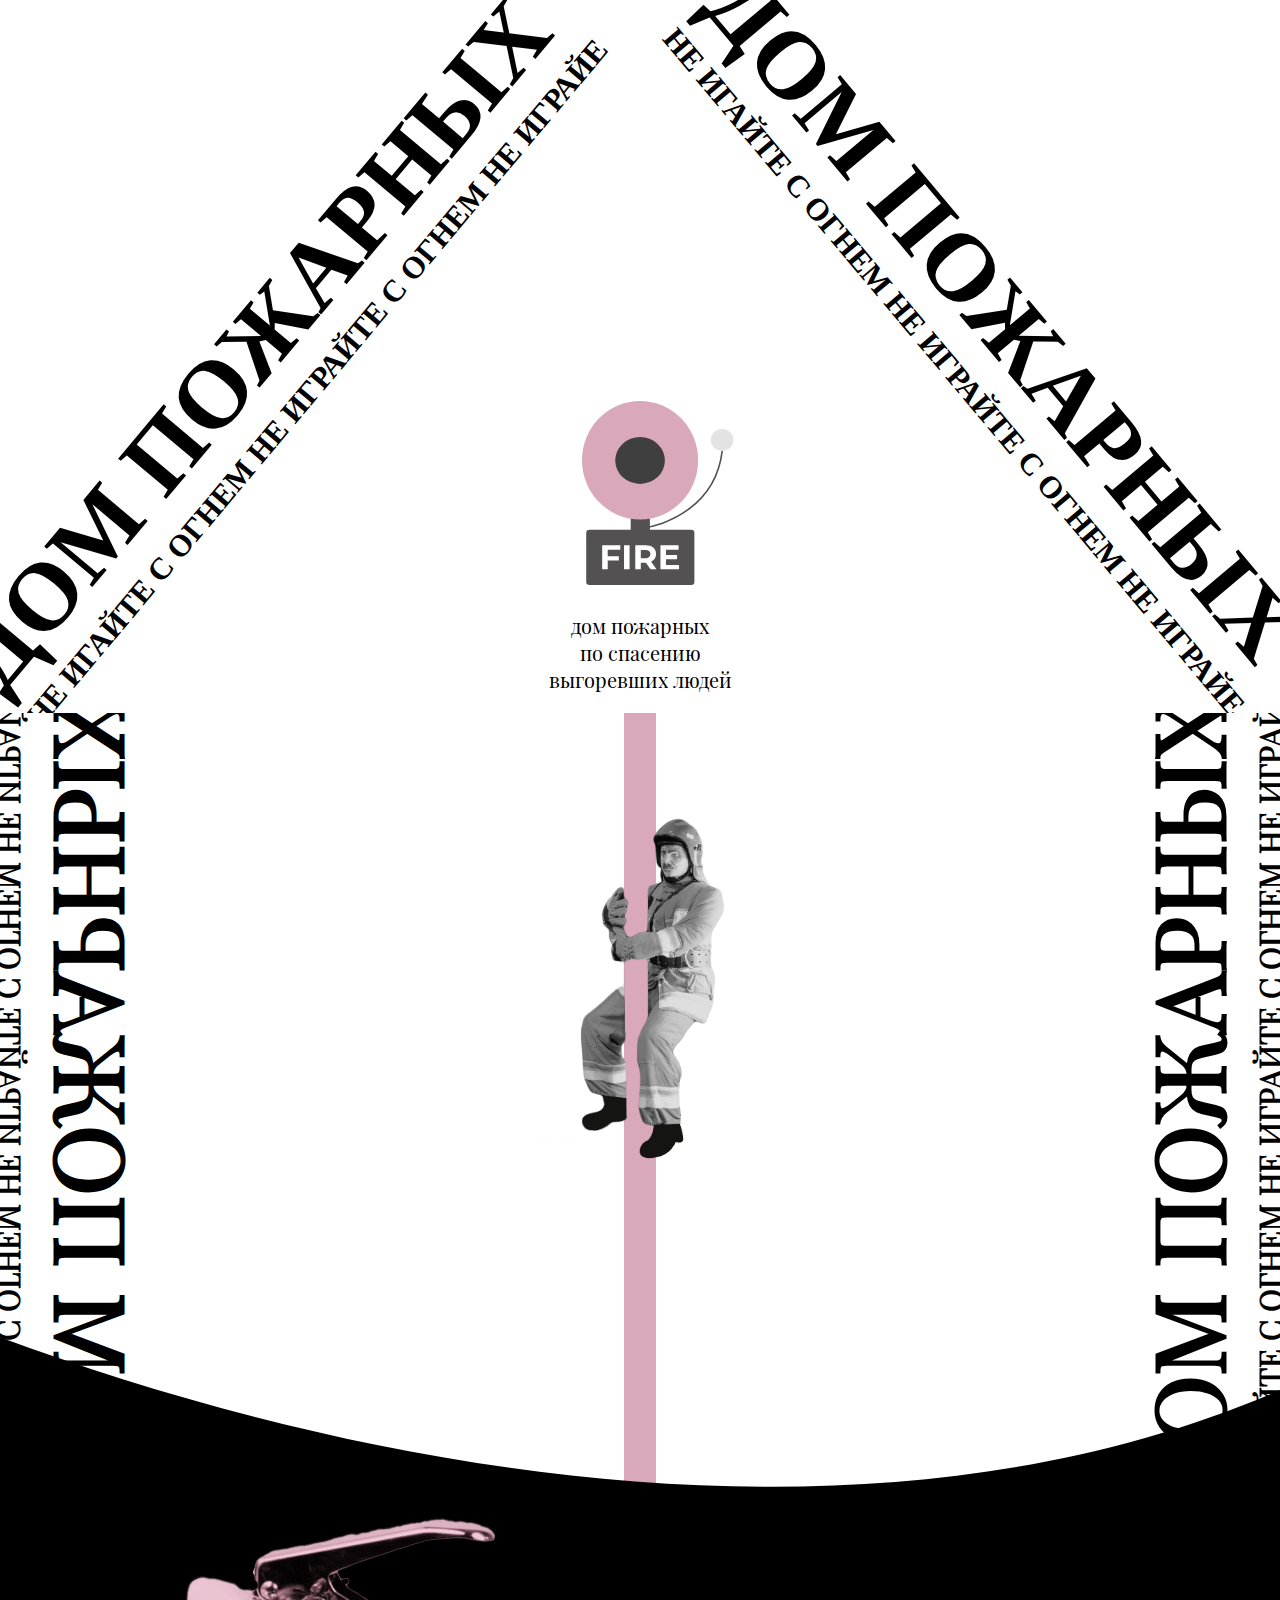
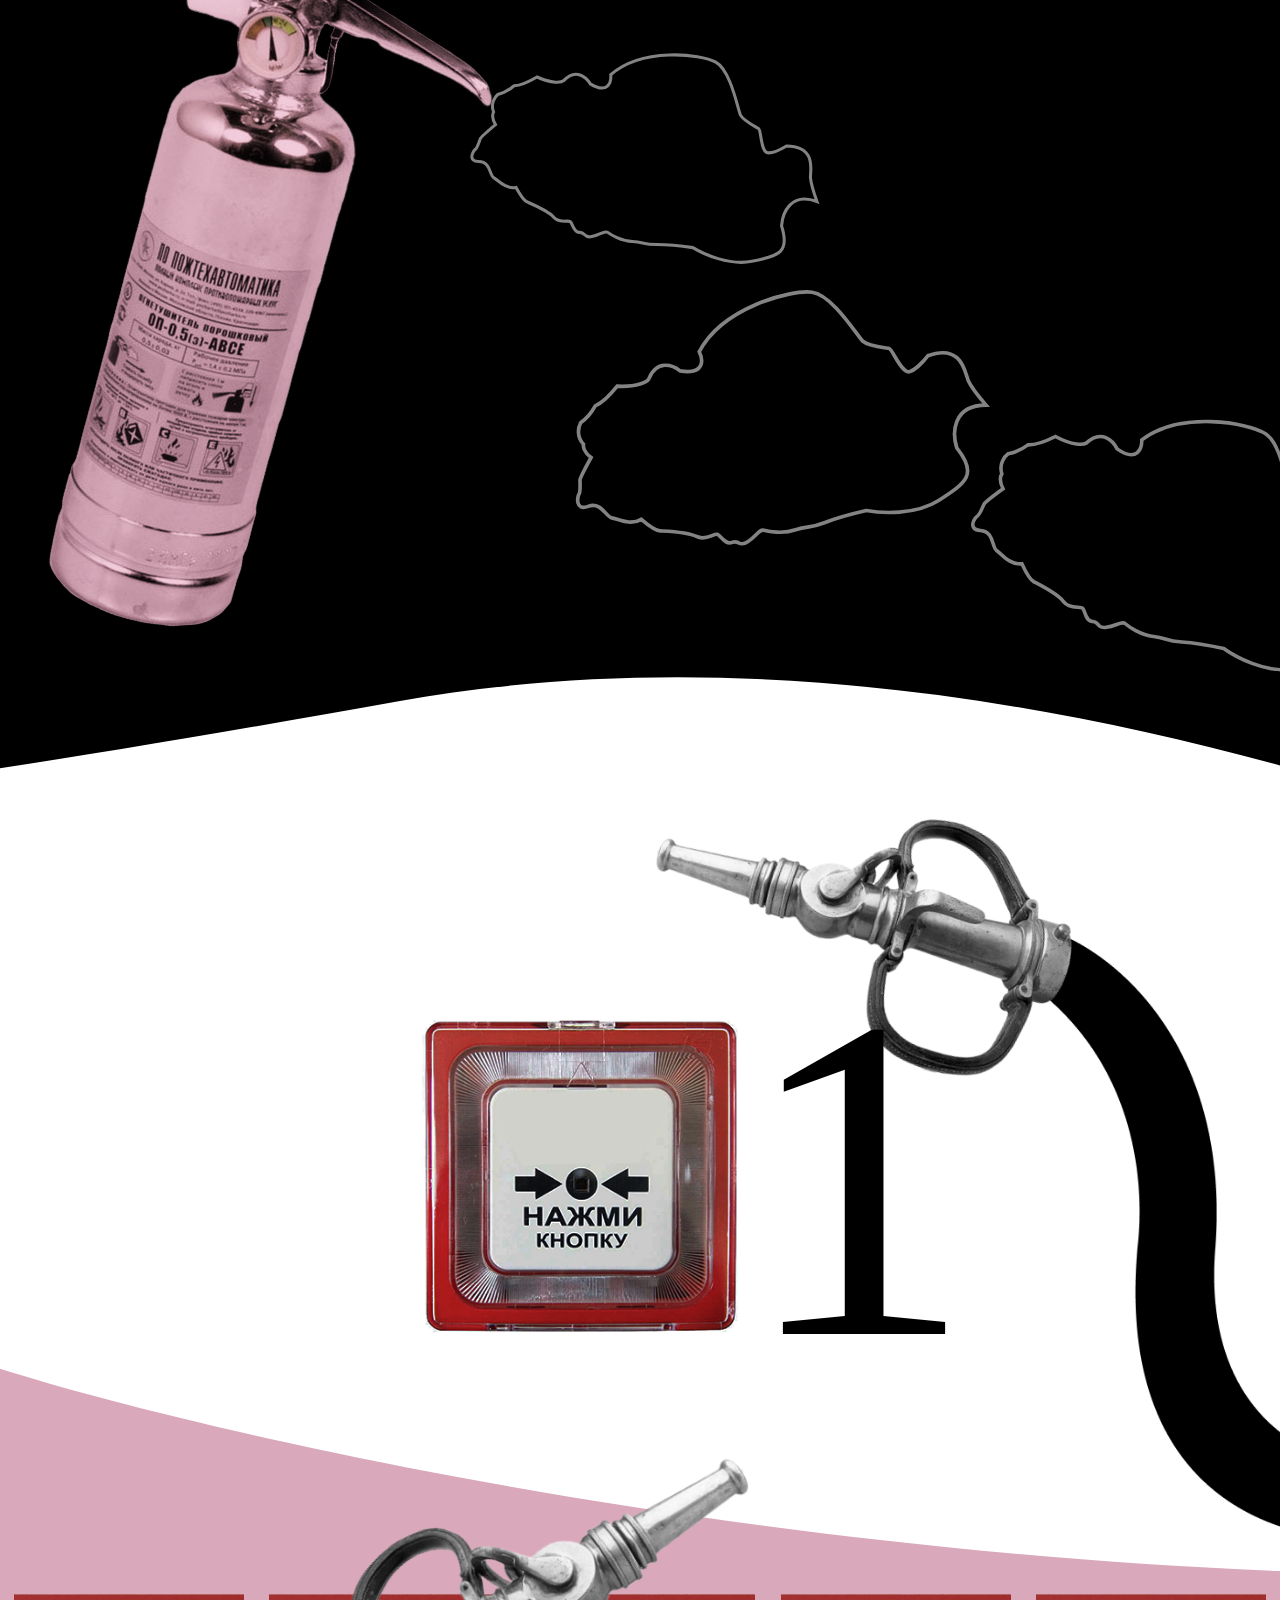
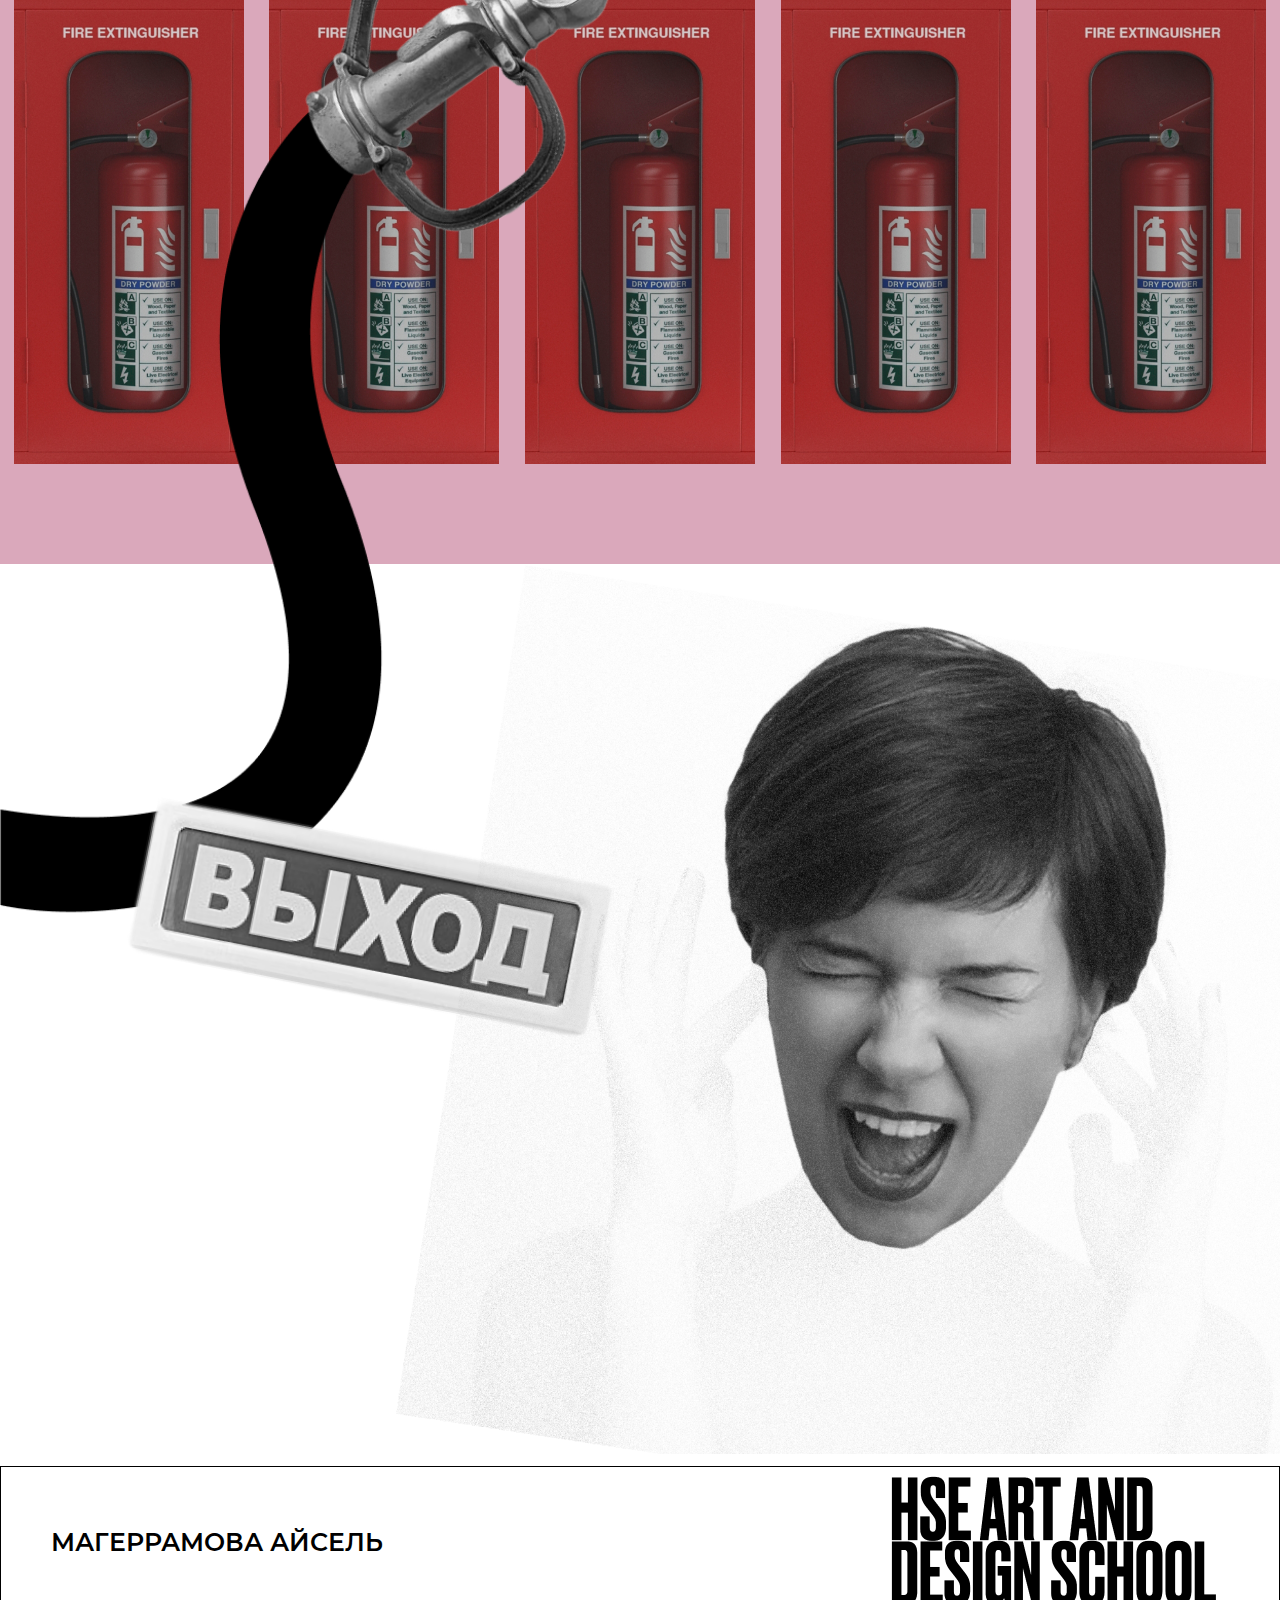
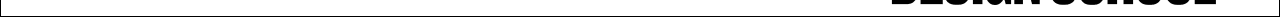
==== commit 99fbcf0b: "Update index.html" ====
--- a/index.html
+++ b/index.html
@@ -5,7 +5,7 @@
   <meta charset="utf-8">
   <meta name="viewport" content="width=device-width, initial-scale=1">
 
-  <title></title>
+  <title>Дом пожарных</title>
   <link rel="stylesheet" href="stylesheet/content.css">
 </head>
 
--- a/stylesheet/content.css
+++ b/stylesheet/content.css
@@ -4,6 +4,7 @@
   font-family: montserrat;
   src: url("../fonts/montserrat.ttf") format("OpenType");
 }
+
 @font-face {
   font-family: playfair;
   src: url("../fonts/playfair.ttf") format("OpenType");
